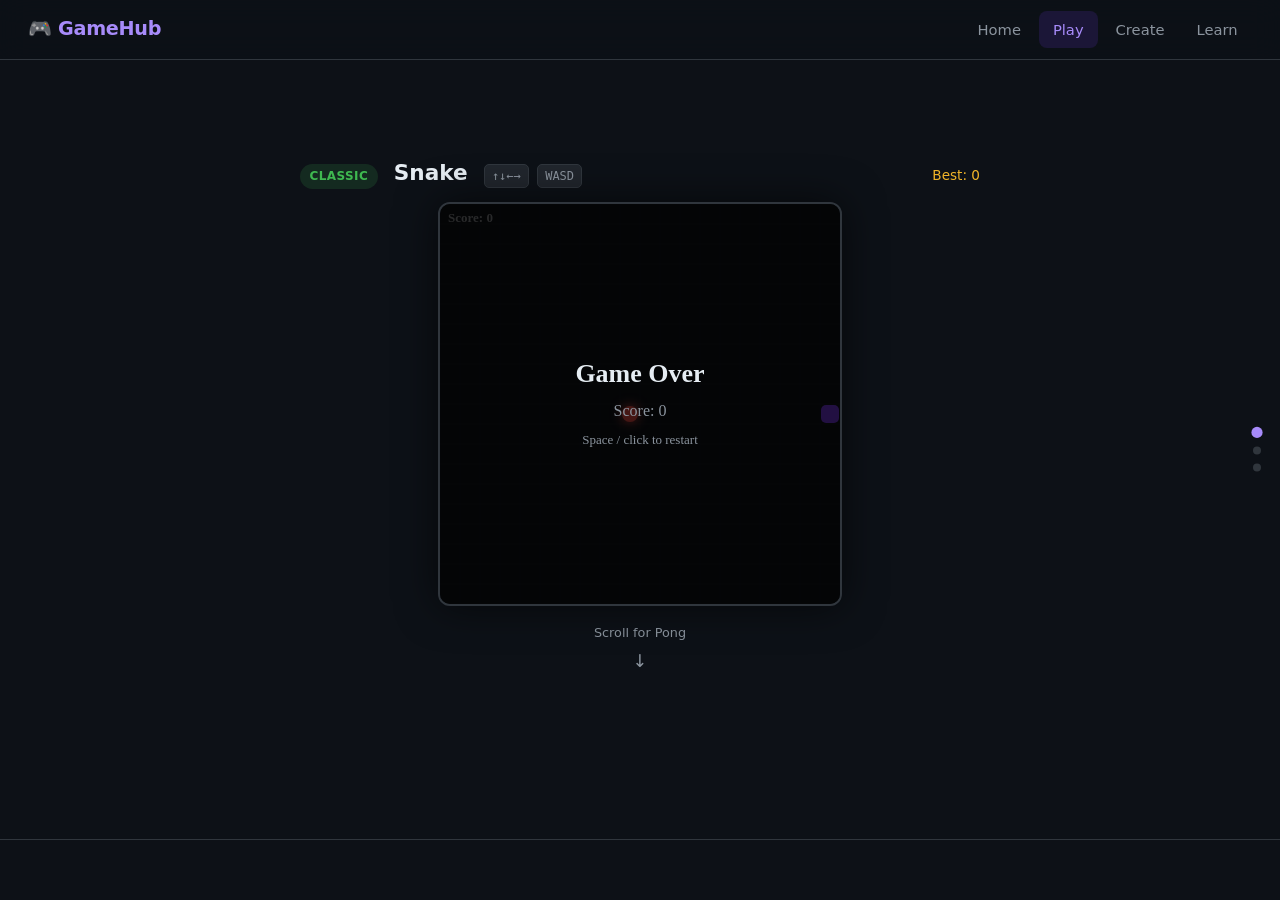
==== docs/games.html @ 1c7cee1e "Add GameHub web platform (Play, Create, Learn) + fix Minecraft blank screen" ====
<!DOCTYPE html>
<html lang="en">
<head>
<meta charset="UTF-8">
<meta name="viewport" content="width=device-width, initial-scale=1">
<title>Play Games · GameHub</title>
<link rel="stylesheet" href="style.css">
<style>
  .arcade-wrap {
    height: calc(100vh - var(--nav-h));
    overflow-y: scroll;
    scroll-snap-type: y mandatory;
    scroll-behavior: smooth;
  }

  .game-slide {
    height: calc(100vh - var(--nav-h));
    scroll-snap-align: start;
    display: flex;
    flex-direction: column;
    align-items: center;
    justify-content: center;
    gap: .75rem;
    padding: .75rem 1rem 1rem;
    position: relative;
  }

  .game-slide:not(:last-child)::after {
    content: '';
    position: absolute;
    bottom: 0; left: 0; right: 0;
    height: 1px;
    background: var(--border);
  }

  .game-meta {
    display: flex;
    align-items: baseline;
    gap: 1rem;
    width: 100%;
    max-width: 680px;
  }

  .game-meta h2 { font-size: 1.35rem; }

  .controls-row {
    display: flex;
    gap: .5rem;
    flex-wrap: wrap;
  }

  .key {
    background: var(--surface2);
    border: 1px solid var(--border);
    border-radius: 5px;
    padding: .1rem .45rem;
    font-size: .75rem;
    font-family: monospace;
    color: var(--text-dim);
  }

  .high-score { color: var(--yellow); font-size: .85rem; margin-left: auto; }

  .scroll-next {
    display: flex;
    flex-direction: column;
    align-items: center;
    gap: .25rem;
    color: var(--text-dim);
    font-size: .8rem;
    cursor: pointer;
    user-select: none;
    padding: .3rem .8rem;
    border-radius: 20px;
    transition: background .2s;
  }
  .scroll-next:hover { background: var(--surface2); }
  .scroll-next .arrow { font-size: 1.1rem; }

  .dot-nav {
    position: fixed;
    right: 1.2rem;
    top: 50%;
    transform: translateY(-50%);
    display: flex;
    flex-direction: column;
    gap: .6rem;
    z-index: 100;
  }
  .dot {
    width: 8px; height: 8px;
    border-radius: 50%;
    background: var(--border);
    cursor: pointer;
    transition: background .2s, transform .2s;
  }
  .dot.active { background: var(--purple-lg); transform: scale(1.4); }
</style>
</head>
<body>

<nav>
  <a class="nav-logo" href="index.html">🎮 GameHub</a>
  <div class="nav-links">
    <a href="index.html">Home</a>
    <a href="games.html" class="active">Play</a>
    <a href="maker.html">Create</a>
    <a href="learn.html">Learn</a>
  </div>
</nav>

<!-- Side dot navigation -->
<div class="dot-nav">
  <div class="dot active" data-idx="0" title="Snake"></div>
  <div class="dot"        data-idx="1" title="Pong"></div>
  <div class="dot"        data-idx="2" title="Breakout"></div>
</div>

<main>
  <div class="arcade-wrap" id="arcadeWrap">

    <!-- ── Snake ── -->
    <section class="game-slide" id="slide-0">
      <div class="game-meta">
        <span class="tag tag-green">Classic</span>
        <h2>Snake</h2>
        <div class="controls-row">
          <span class="key">↑↓←→</span>
          <span class="key">WASD</span>
        </div>
        <span class="high-score" id="hs-snake">Best: 0</span>
      </div>

      <div class="canvas-box">
        <canvas id="snakeCanvas" width="400" height="400"></canvas>
      </div>

      <div class="scroll-hint scroll-next" id="next0">
        <span>Scroll for Pong</span>
        <span class="arrow">↓</span>
      </div>
    </section>

    <!-- ── Pong ── -->
    <section class="game-slide" id="slide-1">
      <div class="game-meta">
        <span class="tag tag-purple">VS CPU</span>
        <h2>Pong</h2>
        <div class="controls-row">
          <span class="key">W / S</span>
          <span class="key">↑ / ↓</span>
          <span style="font-size:.8rem;color:var(--text-dim)">First to 5 wins</span>
        </div>
        <span class="high-score" id="hs-pong">Best: 0</span>
      </div>

      <div class="canvas-box">
        <canvas id="pongCanvas" width="620" height="380"></canvas>
      </div>

      <div class="scroll-hint scroll-next" id="next1">
        <span>Scroll for Breakout</span>
        <span class="arrow">↓</span>
      </div>
    </section>

    <!-- ── Breakout ── -->
    <section class="game-slide" id="slide-2">
      <div class="game-meta">
        <span class="tag tag-cyan">Mouse</span>
        <h2>Breakout</h2>
        <div class="controls-row">
          <span class="key">Mouse</span>
          <span class="key">Space</span>
          <span style="font-size:.8rem;color:var(--text-dim)">Clear all bricks!</span>
        </div>
        <span class="high-score" id="hs-break">Best: 0</span>
      </div>

      <div class="canvas-box">
        <canvas id="breakCanvas" width="560" height="420"></canvas>
      </div>

      <div class="scroll-hint scroll-next" id="next2">
        <span>Back to Snake</span>
        <span class="arrow">↑</span>
      </div>
    </section>

  </div>
</main>

<script type="module">
import { SnakeGame   } from './js/snake.js';
import { PongGame    } from './js/pong.js';
import { BreakoutGame} from './js/breakout.js';

// ── Instantiate games ────────────────────────────────────────────────────────
const snake    = new SnakeGame(document.getElementById('snakeCanvas'));
const pong     = new PongGame(document.getElementById('pongCanvas'));
const breakout = new BreakoutGame(document.getElementById('breakCanvas'));

// ── High scores ──────────────────────────────────────────────────────────────
const hs = { snake: +localStorage.getItem('hs_snake')||0,
             pong:  +localStorage.getItem('hs_pong') ||0,
             break: +localStorage.getItem('hs_break')||0 };

function updateHS(key, score, el) {
  if (score > hs[key]) {
    hs[key] = score;
    localStorage.setItem(`hs_${key}`, score);
  }
  document.getElementById(el).textContent = `Best: ${hs[key]}`;
}
updateHS('snake','','hs-snake');
updateHS('pong', '','hs-pong');
updateHS('break','','hs-break');

snake.onGameOver    = s => updateHS('snake', s, 'hs-snake');
pong.onGameOver     = s => updateHS('pong',  s, 'hs-pong');
breakout.onGameOver = s => updateHS('break', s, 'hs-break');

// ── Scroll snap / active dot tracking ───────────────────────────────────────
const wrap   = document.getElementById('arcadeWrap');
const slides = [...document.querySelectorAll('.game-slide')];
const dots   = [...document.querySelectorAll('.dot')];
let current  = 0;

function setSlide(idx) {
  current = Math.max(0, Math.min(slides.length - 1, idx));
  dots.forEach((d,i) => d.classList.toggle('active', i === current));
}

const io = new IntersectionObserver(entries => {
  entries.forEach(e => {
    if (e.isIntersecting) {
      const idx = slides.indexOf(e.target);
      if (idx !== -1) setSlide(idx);
    }
  });
}, { root: wrap, threshold: .6 });

slides.forEach(s => io.observe(s));

dots.forEach(d => d.addEventListener('click', () => {
  slides[+d.dataset.idx].scrollIntoView({ behavior: 'smooth', block: 'start' });
}));

// Scroll-next buttons
document.getElementById('next0').onclick = () => slides[1].scrollIntoView({ behavior:'smooth' });
document.getElementById('next1').onclick = () => slides[2].scrollIntoView({ behavior:'smooth' });
document.getElementById('next2').onclick = () => slides[0].scrollIntoView({ behavior:'smooth' });

// ── Keyboard routing ─────────────────────────────────────────────────────────
const games = [snake, pong, breakout];
window.addEventListener('keydown', e => {
  const g = games[current];
  if (g === pong) {
    pong.handleKey(e.key, true);
  } else {
    g.handleKey(e.key);
  }
  // Prevent page scroll on arrow/space
  if (['ArrowUp','ArrowDown','ArrowLeft','ArrowRight',' '].includes(e.key)) e.preventDefault();
});
window.addEventListener('keyup', e => {
  if (current === 1) pong.handleKey(e.key, false);
});

// ── Click to restart ─────────────────────────────────────────────────────────
document.getElementById('snakeCanvas').addEventListener('click',  () => snake.clickOrSpace());
document.getElementById('pongCanvas').addEventListener('click',   () => pong.clickOrSpace());
document.getElementById('breakCanvas').addEventListener('click',  () => breakout.clickOrSpace());

// ── Breakout mouse tracking ───────────────────────────────────────────────────
document.getElementById('breakCanvas').addEventListener('mousemove', e => breakout.handleMouse(e.clientX));
</script>
</body>
</html>
---- docs/style.css ----
:root {
  --bg:        #0d1117;
  --surface:   #161b22;
  --surface2:  #21262d;
  --border:    #30363d;
  --text:      #e6edf3;
  --text-dim:  #8b949e;
  --purple:    #7c3aed;
  --purple-lg: #a78bfa;
  --cyan:      #00d4ff;
  --green:     #3fb950;
  --yellow:    #f0b429;
  --red:       #f85149;
  --radius:    12px;
  --nav-h:     60px;
}

*, *::before, *::after { margin: 0; padding: 0; box-sizing: border-box; }

body {
  background: var(--bg);
  color: var(--text);
  font-family: 'Segoe UI', system-ui, -apple-system, sans-serif;
  line-height: 1.6;
  min-height: 100vh;
}

/* ── Nav ── */
nav {
  position: fixed;
  inset: 0 0 auto 0;
  height: var(--nav-h);
  background: rgba(13,17,23,.92);
  backdrop-filter: blur(14px);
  border-bottom: 1px solid var(--border);
  display: flex;
  align-items: center;
  padding: 0 1.75rem;
  gap: 1.5rem;
  z-index: 200;
}

.nav-logo {
  font-size: 1.2rem;
  font-weight: 700;
  color: var(--purple-lg);
  text-decoration: none;
  letter-spacing: -.3px;
  white-space: nowrap;
}

.nav-links {
  display: flex;
  gap: .2rem;
  margin-left: auto;
}

.nav-links a {
  color: var(--text-dim);
  text-decoration: none;
  padding: .45rem .9rem;
  border-radius: 8px;
  font-size: .92rem;
  transition: background .15s, color .15s;
}
.nav-links a:hover { background: var(--surface2); color: var(--text); }
.nav-links a.active { color: var(--purple-lg); background: rgba(124,58,237,.15); }

/* ── Buttons ── */
.btn {
  display: inline-flex;
  align-items: center;
  gap: .45rem;
  padding: .58rem 1.3rem;
  border-radius: 8px;
  font-size: .92rem;
  font-weight: 600;
  cursor: pointer;
  border: none;
  text-decoration: none;
  transition: transform .15s, filter .15s, background .15s;
  white-space: nowrap;
}
.btn:hover { transform: translateY(-1px); }
.btn-primary { background: var(--purple); color: #fff; }
.btn-primary:hover { background: #6d28d9; }
.btn-ghost { background: transparent; color: var(--text); border: 1px solid var(--border); }
.btn-ghost:hover { background: var(--surface2); border-color: var(--purple-lg); }
.btn-cyan { background: var(--cyan); color: #000; font-weight: 700; }
.btn-cyan:hover { filter: brightness(1.12); }
.btn-green { background: var(--green); color: #fff; }
.btn-green:hover { filter: brightness(1.1); }
.btn-sm { padding: .36rem .9rem; font-size: .83rem; }

/* ── Cards ── */
.card {
  background: var(--surface);
  border: 1px solid var(--border);
  border-radius: var(--radius);
  padding: 1.5rem;
  transition: border-color .2s, transform .2s;
}
.card:hover { border-color: var(--purple); transform: translateY(-2px); }

/* ── Layout helpers ── */
.container { max-width: 1080px; margin: 0 auto; padding: 0 1.5rem; }
.grid-3 { display: grid; grid-template-columns: repeat(3, 1fr); gap: 1.25rem; }
.grid-2 { display: grid; grid-template-columns: repeat(2, 1fr); gap: 1.25rem; }

@media (max-width: 720px) {
  .grid-3, .grid-2 { grid-template-columns: 1fr; }
  .nav-links a { padding: .4rem .6rem; font-size: .82rem; }
}

/* ── Typography ── */
h1 { font-size: clamp(2rem, 5vw, 3.2rem); font-weight: 800; line-height: 1.15; }
h2 { font-size: 1.6rem; font-weight: 700; }
h3 { font-size: 1.15rem; font-weight: 600; }
p  { color: var(--text-dim); }

.tag {
  display: inline-block;
  font-size: .75rem;
  font-weight: 600;
  padding: .18rem .6rem;
  border-radius: 20px;
  letter-spacing: .4px;
  text-transform: uppercase;
}
.tag-purple { background: rgba(124,58,237,.2); color: var(--purple-lg); }
.tag-cyan   { background: rgba(0,212,255,.15); color: var(--cyan); }
.tag-green  { background: rgba(63,185,80,.15); color: var(--green); }

/* ── Glow text ── */
.glow { text-shadow: 0 0 40px rgba(124,58,237,.5); }

/* ── Code block ── */
pre {
  background: #010409;
  border: 1px solid var(--border);
  border-radius: 8px;
  padding: 1.1rem 1.25rem;
  overflow-x: auto;
  font-size: .85rem;
  line-height: 1.7;
}
code { font-family: 'Cascadia Code', 'Fira Code', 'Consolas', monospace; }
pre code { color: #c9d1d9; }
.kw  { color: #ff7b72; }
.fn  { color: #d2a8ff; }
.str { color: #a5d6ff; }
.cm  { color: #6e7681; font-style: italic; }
.num { color: #79c0ff; }

/* ── Canvas container ── */
.canvas-box {
  position: relative;
  display: inline-block;
  border-radius: var(--radius);
  overflow: hidden;
  border: 2px solid var(--border);
  box-shadow: 0 0 40px rgba(0,0,0,.6);
}
canvas { display: block; }

/* ── Scroll hint animation ── */
@keyframes bounce {
  0%, 100% { transform: translateY(0); }
  50%       { transform: translateY(6px); }
}
.scroll-hint { animation: bounce 1.6s ease-in-out infinite; }

/* ── Progress bar ── */
.progress-bar {
  height: 4px;
  background: var(--surface2);
  border-radius: 2px;
  overflow: hidden;
}
.progress-fill {
  height: 100%;
  background: linear-gradient(90deg, var(--purple), var(--cyan));
  border-radius: 2px;
  transition: width .3s;
}

/* ── Range / select inputs ── */
input[type=range] {
  -webkit-appearance: none;
  width: 100%;
  height: 6px;
  border-radius: 3px;
  background: var(--surface2);
  outline: none;
  cursor: pointer;
}
input[type=range]::-webkit-slider-thumb {
  -webkit-appearance: none;
  width: 16px;
  height: 16px;
  border-radius: 50%;
  background: var(--purple);
  cursor: pointer;
}
input[type=color] {
  -webkit-appearance: none;
  border: none;
  width: 36px;
  height: 36px;
  border-radius: 6px;
  cursor: pointer;
  background: none;
  padding: 0;
}
select {
  background: var(--surface2);
  color: var(--text);
  border: 1px solid var(--border);
  border-radius: 6px;
  padding: .4rem .7rem;
  font-size: .9rem;
  cursor: pointer;
  outline: none;
}
select:focus { border-color: var(--purple); }

label { font-size: .88rem; color: var(--text-dim); display: block; margin-bottom: .3rem; }

.field { margin-bottom: 1rem; }
.field-row { display: flex; align-items: center; gap: .75rem; }
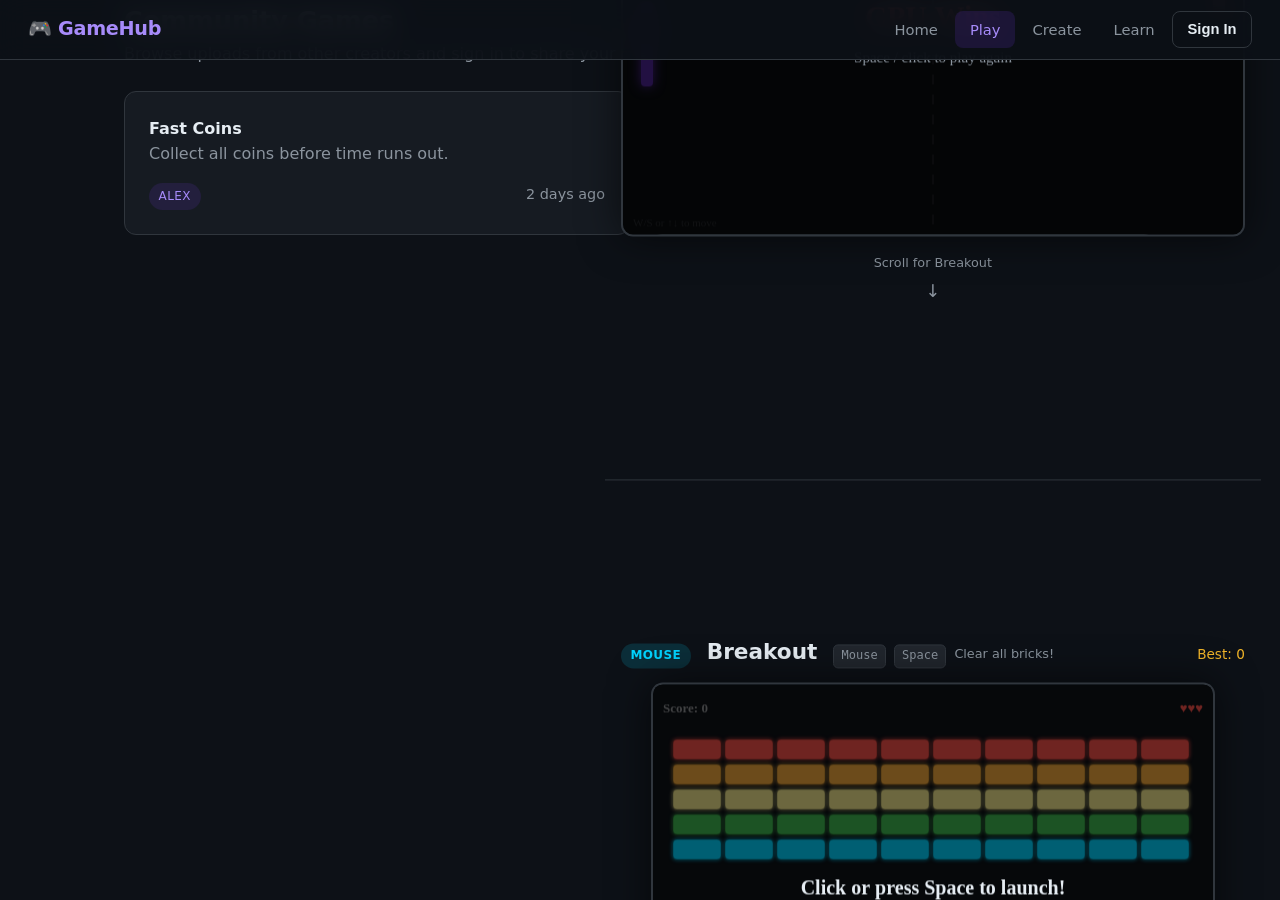
==== commit 53ca6256: "change" ====
--- a/docs/games.html
+++ b/docs/games.html
@@ -106,6 +106,8 @@
     <a href="games.html" class="active">Play</a>
     <a href="maker.html">Create</a>
     <a href="learn.html">Learn</a>
+    <button id="signInBtn" class="btn btn-ghost nav-btn">Sign In</button>
+    <button id="signOutBtn" class="btn btn-ghost nav-btn hidden">Sign Out</button>
   </div>
 </nav>
 
@@ -114,10 +116,7 @@
   <div class="dot active" data-idx="0" title="Snake"></div>
   <div class="dot"        data-idx="1" title="Pong"></div>
   <div class="dot"        data-idx="2" title="Breakout"></div>
-</div>
-
-<main>
-  <div class="arcade-wrap" id="arcadeWrap">
+    <div class="dot"        data-idx="3" title="Dodge"></div>
 
     <!-- ── Snake ── -->
     <section class="game-slide" id="slide-0">
@@ -182,6 +181,29 @@
       </div>
 
       <div class="scroll-hint scroll-next" id="next2">
+        <span>Try Dodge next</span>
+        <span class="arrow">↓</span>
+      </div>
+    </section>
+
+    <!-- ── Dodge ── -->
+    <section class="game-slide" id="slide-3">
+      <div class="game-meta">
+        <span class="tag tag-purple">Avoid</span>
+        <h2>Dodge</h2>
+        <div class="controls-row">
+          <span class="key">← →</span>
+          <span class="key">A / D</span>
+          <span style="font-size:.8rem;color:var(--text-dim)">Dodge obstacles for as long as possible.</span>
+        </div>
+        <span class="high-score" id="hs-dodge">Best: 0</span>
+      </div>
+
+      <div class="canvas-box">
+        <canvas id="dodgeCanvas" width="560" height="420"></canvas>
+      </div>
+
+      <div class="scroll-hint scroll-next" id="next3">
         <span>Back to Snake</span>
         <span class="arrow">↑</span>
       </div>
@@ -190,20 +212,65 @@
   </div>
 </main>
 
-<script type="module">
+<section class="section">
+  <div class="container">
+    <div class="section-head">
+      <h2>Community Games</h2>
+      <p>Browse uploads from other creators and sign in to share your own mini games.</p>
+    </div>
+    <div class="community-grid" id="communityGameList"></div>
+  </div>
+</section>
+
+<div id="signInModal" class="modal hidden">
+  <div class="modal-backdrop"></div>
+  <div class="modal-content">
+    <div class="modal-header">
+      <h3>Sign in to GameHub</h3>
+      <button id="closeSignInModal" class="modal-close">×</button>
+    </div>
+    <form id="signInForm">
+      <div class="form-group">
+        <label for="signInName">Your name</label>
+        <input id="signInName" class="input" type="text" placeholder="Enter your player name" required>
+      </div>
+      <button type="submit" class="btn btn-primary">Join the app</button>
+    </form>
+  </div>
+</div>
+
+  <!-- ── Mobile touch controls overlay (appears on small screens) -->
+  <div class="touch-controls" id="touchControls">
+    <button id="tc-left" class="tc-btn" aria-label="left">◀</button>
+    <button id="tc-up" class="tc-btn" aria-label="up">▲</button>
+    <button id="tc-right" class="tc-btn" aria-label="right">▶</button>
+    <button id="tc-action" class="tc-btn action" aria-label="action">●</button>
+  </div>
+
+  <!-- ── Joystick (left bottom) -->
+  <div class="joystick" id="joystick">
+    <div class="base">
+      <div class="stick" id="joyStick"></div>
+    </div>
+  </div>
+
+  <script type="module">
 import { SnakeGame   } from './js/snake.js';
 import { PongGame    } from './js/pong.js';
 import { BreakoutGame} from './js/breakout.js';
+import { DodgeGame   } from './js/dodge.js';
 
 // ── Instantiate games ────────────────────────────────────────────────────────
 const snake    = new SnakeGame(document.getElementById('snakeCanvas'));
 const pong     = new PongGame(document.getElementById('pongCanvas'));
 const breakout = new BreakoutGame(document.getElementById('breakCanvas'));
+const dodge    = new DodgeGame(document.getElementById('dodgeCanvas'));
 
 // ── High scores ──────────────────────────────────────────────────────────────
 const hs = { snake: +localStorage.getItem('hs_snake')||0,
              pong:  +localStorage.getItem('hs_pong') ||0,
-             break: +localStorage.getItem('hs_break')||0 };
+             break: +localStorage.getItem('hs_break')||0,
+             dodge: +localStorage.getItem('hs_dodge')||0 };
 
 function updateHS(key, score, el) {
   if (score > hs[key]) {
@@ -215,10 +282,12 @@
 updateHS('snake','','hs-snake');
 updateHS('pong', '','hs-pong');
 updateHS('break','','hs-break');
+updateHS('dodge','','hs-dodge');
 
 snake.onGameOver    = s => updateHS('snake', s, 'hs-snake');
 pong.onGameOver     = s => updateHS('pong',  s, 'hs-pong');
 breakout.onGameOver = s => updateHS('break', s, 'hs-break');
+dodge.onGameOver    = s => updateHS('dodge', s, 'hs-dodge');
 
 // ── Scroll snap / active dot tracking ───────────────────────────────────────
 const wrap   = document.getElementById('arcadeWrap');
@@ -249,23 +318,143 @@
 // Scroll-next buttons
 document.getElementById('next0').onclick = () => slides[1].scrollIntoView({ behavior:'smooth' });
 document.getElementById('next1').onclick = () => slides[2].scrollIntoView({ behavior:'smooth' });
-document.getElementById('next2').onclick = () => slides[0].scrollIntoView({ behavior:'smooth' });
+document.getElementById('next2').onclick = () => slides[3].scrollIntoView({ behavior:'smooth' });
+document.getElementById('next3').onclick = () => slides[0].scrollIntoView({ behavior:'smooth' });
 
 // ── Keyboard routing ─────────────────────────────────────────────────────────
-const games = [snake, pong, breakout];
+const games = [snake, pong, breakout, dodge];
 window.addEventListener('keydown', e => {
   const g = games[current];
   if (g === pong) {
     pong.handleKey(e.key, true);
   } else {
-    g.handleKey(e.key);
+    g.handleKey(e.key, true);
   }
   // Prevent page scroll on arrow/space
   if (['ArrowUp','ArrowDown','ArrowLeft','ArrowRight',' '].includes(e.key)) e.preventDefault();
 });
 window.addEventListener('keyup', e => {
   if (current === 1) pong.handleKey(e.key, false);
+  if (current === 3) dodge.handleKey(e.key, false);
 });
+
+// ── Touch / on-screen controls (mobile) ───────────────────────────────────
+function _touchSendDown(key) {
+  const g = games[current];
+  if (!g) return;
+  console.debug('touch-down', key, 'activeSlide', current);
+  if (g === pong) pong.handleKey(key, true);
+  else if (typeof g.handleKey === 'function') g.handleKey(key, true);
+}
+function _touchSendUp(key) {
+  const g = games[current];
+  if (!g) return;
+  console.debug('touch-up', key, 'activeSlide', current);
+  if (g === pong) pong.handleKey(key, false);
+  else if (typeof g.handleKey === 'function') g.handleKey(key, false);
+}
+
+[['tc-left','ArrowLeft'],['tc-right','ArrowRight'],['tc-up','ArrowUp'],['tc-action',' ']].forEach(([id,key]) => {
+  const el = document.getElementById(id);
+  if (!el) return;
+  el.addEventListener('touchstart', e => { e.preventDefault(); _touchSendDown(key); });
+  el.addEventListener('touchend',   e => { e.preventDefault(); _touchSendUp(key); });
+  el.addEventListener('touchcancel',e => { e.preventDefault(); _touchSendUp(key); });
+  el.addEventListener('mousedown',  e => { e.preventDefault(); _touchSendDown(key); });
+  el.addEventListener('mouseup',    e => { e.preventDefault(); _touchSendUp(key); });
+  el.addEventListener('mouseleave', e => { e.preventDefault(); _touchSendUp(key); });
+});
+
+// add lightweight debug logs for on-screen buttons
+['tc-left','tc-up','tc-right','tc-action'].forEach(id => {
+  const e = document.getElementById(id);
+  if (!e) return;
+  e.addEventListener('touchstart', () => console.debug('btn-touchstart', id, 'slide', current));
+  e.addEventListener('touchend',   () => console.debug('btn-touchend', id, 'slide', current));
+});
+
+// ── Joystick handling (analog left/right) ─────────────────────────────────
+const joy = document.getElementById('joyStick');
+const joyWrap = document.getElementById('joystick');
+let joyActive = false;
+let lastDir = 0; // -1 left, 0 none, 1 right
+
+function setStickPosition(x, y) {
+  joy.style.transform = `translate(${x}px, ${y}px)`;
+}
+
+function resetStick() {
+  setStickPosition(0,0);
+  if (lastDir !== 0) {
+    if (lastDir === -1) _touchSendUp('ArrowLeft');
+    if (lastDir === 1)  _touchSendUp('ArrowRight');
+    lastDir = 0;
+  }
+}
+
+function joyProcess(dx, dy, max) {
+  const nx = Math.max(-1, Math.min(1, dx / max));
+  // threshold to avoid tiny jitter
+  if (nx < -0.35) {
+    if (lastDir !== -1) {
+      if (lastDir === 1) _touchSendUp('ArrowRight');
+      _touchSendDown('ArrowLeft');
+      lastDir = -1;
+    }
+  } else if (nx > 0.35) {
+    if (lastDir !== 1) {
+      if (lastDir === -1) _touchSendUp('ArrowLeft');
+      _touchSendDown('ArrowRight');
+      lastDir = 1;
+    }
+  } else {
+    if (lastDir !== 0) {
+      if (lastDir === -1) _touchSendUp('ArrowLeft');
+      if (lastDir === 1)  _touchSendUp('ArrowRight');
+      lastDir = 0;
+    }
+  }
+}
+
+if (joy) {
+  const base = joy.parentElement; // .base
+  const rect = () => base.getBoundingClientRect();
+  const max = 32; // px stick radius for full deflection
+
+  function start(e) {
+    joyActive = true;
+    console.debug('joy-start');
+    e.preventDefault();
+  }
+  function move(e) {
+    if (!joyActive) return;
+    const touch = e.touches ? e.touches[0] : e;
+    const r = rect();
+    const cx = r.left + r.width/2;
+    const cy = r.top + r.height/2;
+    const dx = touch.clientX - cx;
+    const dy = touch.clientY - cy;
+    const clampedX = Math.max(-max, Math.min(max, dx));
+    const clampedY = Math.max(-max, Math.min(max, dy));
+    setStickPosition(clampedX, clampedY);
+    joyProcess(clampedX, clampedY, max);
+    console.debug('joy-move', Math.round(clampedX), Math.round(clampedY));
+    e.preventDefault();
+  }
+  function end(e) {
+    joyActive = false;
+    console.debug('joy-end');
+    resetStick();
+    e && e.preventDefault();
+  }
+
+  joy.addEventListener('touchstart', start);
+  joy.addEventListener('touchmove', move);
+  joy.addEventListener('touchend', end);
+  joy.addEventListener('touchcancel', end);
+  joy.addEventListener('mousedown', e => { start(e); window.addEventListener('mousemove', move); });
+  window.addEventListener('mouseup', e => { window.removeEventListener('mousemove', move); end(e); });
+}
 
 // ── Click to restart ─────────────────────────────────────────────────────────
 document.getElementById('snakeCanvas').addEventListener('click',  () => snake.clickOrSpace());
@@ -274,6 +463,8 @@
 
 // ── Breakout mouse tracking ───────────────────────────────────────────────────
 document.getElementById('breakCanvas').addEventListener('mousemove', e => breakout.handleMouse(e.clientX));
+document.getElementById('dodgeCanvas').addEventListener('click', () => dodge.clickOrSpace());
 </script>
+<script src="./js/community.js"></script>
 </body>
 </html>
--- a/docs/style.css
+++ b/docs/style.css
@@ -228,3 +228,197 @@
 
 .field { margin-bottom: 1rem; }
 .field-row { display: flex; align-items: center; gap: .75rem; }
+
+/* ── Community / Social ── */
+.community-grid {
+  display: grid;
+  grid-template-columns: repeat(2, minmax(0, 1fr));
+  gap: 1.25rem;
+  margin-top: 1.5rem;
+}
+@media(max-width:900px) { .community-grid { grid-template-columns: 1fr; } }
+
+.community-card {
+  background: var(--surface);
+  border: 1px solid var(--border);
+  border-radius: var(--radius);
+  padding: 1.5rem;
+}
+
+.list-grid {
+  display: grid;
+  gap: .75rem;
+  margin-top: 1rem;
+}
+
+.list-row {
+  display: flex;
+  justify-content: space-between;
+  gap: .75rem;
+  margin-top: 1rem;
+  color: var(--text-dim);
+  font-size: .9rem;
+}
+
+.small-chip {
+  display: inline-flex;
+  align-items: center;
+  justify-content: center;
+  padding: .25rem .6rem;
+  border-radius: 999px;
+  background: rgba(124,58,237,.13);
+  color: var(--purple-lg);
+  font-size: .75rem;
+  text-transform: uppercase;
+  letter-spacing: .4px;
+}
+
+.modal {
+  position: fixed;
+  inset: 0;
+  display: grid;
+  place-items: center;
+  z-index: 300;
+}
+
+.modal.hidden { display: none; }
+.modal-backdrop {
+  position: absolute;
+  inset: 0;
+  background: rgba(0,0,0,.6);
+  backdrop-filter: blur(5px);
+}
+.modal-content {
+  position: relative;
+  width: min(420px, calc(100vw - 2rem));
+  background: var(--surface);
+  border: 1px solid var(--border);
+  border-radius: 18px;
+  padding: 1.5rem;
+  z-index: 1;
+}
+.modal-header {
+  display: flex;
+  align-items: center;
+  justify-content: space-between;
+  gap: .75rem;
+  margin-bottom: 1rem;
+}
+.modal-header h3 { margin: 0; font-size: 1.1rem; }
+.modal-close {
+  border: none;
+  background: transparent;
+  color: var(--text);
+  font-size: 1.2rem;
+  cursor: pointer;
+}
+.form-group { margin-bottom: 1rem; }
+.input, .textarea, select {
+  width: 100%;
+  border: 1px solid var(--border);
+  border-radius: 10px;
+  background: var(--surface2);
+  color: var(--text);
+  padding: .75rem 1rem;
+}
+.textarea { min-height: 100px; resize: vertical; }
+.upload-status { margin-top: .85rem; color: var(--green); font-size: .9rem; }
+
+.nav-links .nav-btn {
+  padding: .45rem .9rem;
+}
+
+  .hidden { display: none !important; }
+
+
+
+/* ── Mobile touch controls ── */
+.touch-controls {
+  position: fixed;
+  left: 50%;
+  transform: translateX(-50%);
+  bottom: 1.25rem;
+  display: none;
+  gap: .5rem;
+  align-items: center;
+  justify-content: center;
+  z-index: 400;
+}
+.touch-controls .tc-btn {
+  width: 56px;
+  height: 56px;
+  border-radius: 12px;
+  border: 1px solid var(--border);
+  background: rgba(255,255,255,0.04);
+  color: var(--text);
+  font-size: 1.25rem;
+  display: inline-flex;
+  align-items: center;
+  justify-content: center;
+  touch-action: none;
+  -webkit-user-select: none;
+  user-select: none;
+}
+.touch-controls .tc-btn.action {
+  width: 68px;
+  height: 68px;
+  background: linear-gradient(135deg,var(--purple-lg),#00d4ff);
+  color: #fff;
+  box-shadow: 0 6px 18px rgba(0,0,0,.35);
+}
+
+@media (max-width: 900px) {
+  .touch-controls { display: flex; }
+  .dot-nav { display: none; }
+  .nav-links .nav-btn { padding: .35rem .6rem; }
+}
+
+/* Joystick */
+.joystick {
+  position: fixed;
+  left: 1rem;
+  bottom: 1.25rem;
+  width: 96px;
+  height: 96px;
+  border-radius: 999px;
+  display: none;
+  align-items: center;
+  justify-content: center;
+  z-index: 410;
+}
+.joystick .base {
+  width: 96px;
+  height: 96px;
+  border-radius: 999px;
+  background: rgba(255,255,255,0.03);
+  border: 1px solid var(--border);
+  display: flex;
+  align-items: center;
+  justify-content: center;
+}
+.joystick .stick {
+  width: 48px;
+  height: 48px;
+  border-radius: 999px;
+  background: rgba(255,255,255,0.06);
+  box-shadow: 0 6px 14px rgba(0,0,0,0.35);
+  transform: translate(0,0);
+  transition: transform 0.01s linear;
+  touch-action: none;
+}
+
+@media (max-width: 900px) {
+  .joystick { display: flex; }
+  .touch-controls { bottom: 5.75rem; }
+}
+
+/* Narrow phones tweaks */
+@media (max-width: 420px) {
+  .joystick { left: .6rem; bottom: 1rem; width: 76px; height: 76px; }
+  .joystick .base { width: 76px; height: 76px; }
+  .joystick .stick { width: 40px; height: 40px; }
+  .touch-controls { bottom: 5rem; gap: .4rem; }
+  .touch-controls .tc-btn { width: 48px; height: 48px; font-size: 1.05rem; }
+  .touch-controls .tc-btn.action { width: 56px; height: 56px; }
+}
+
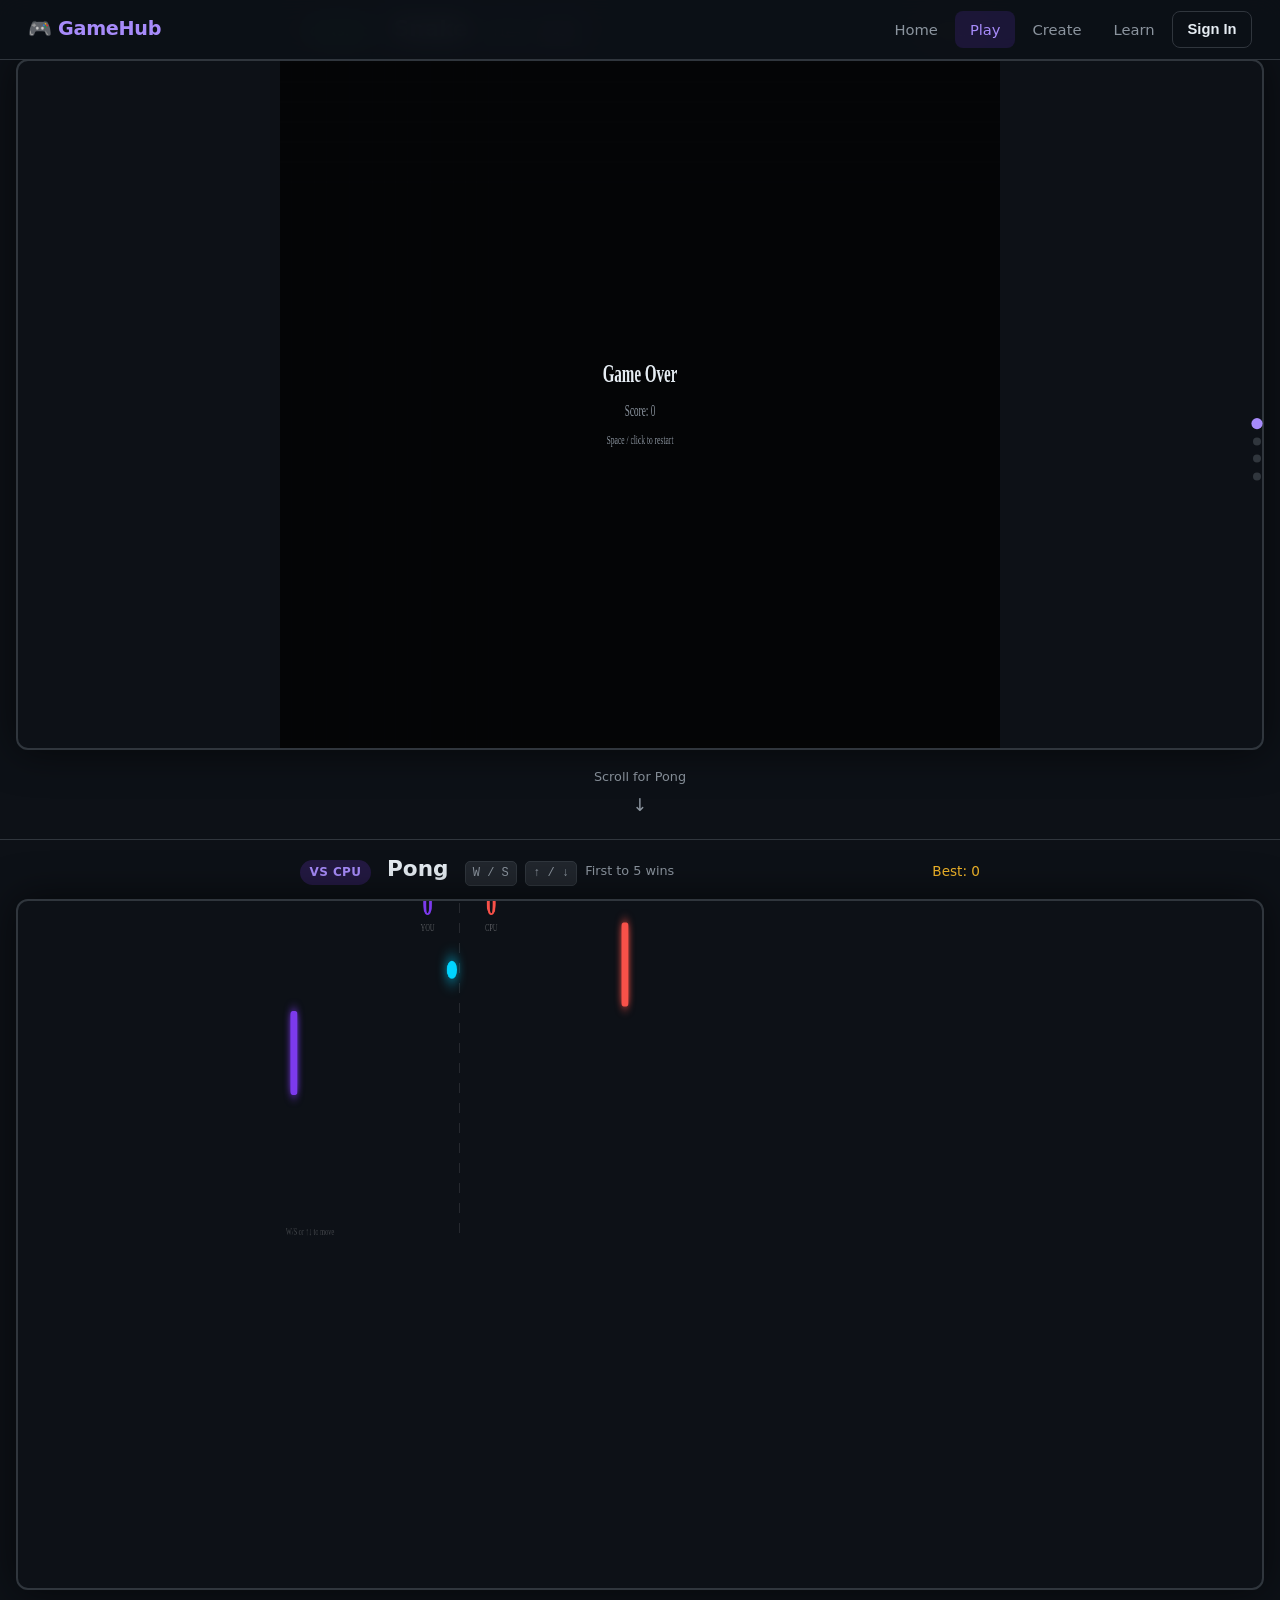
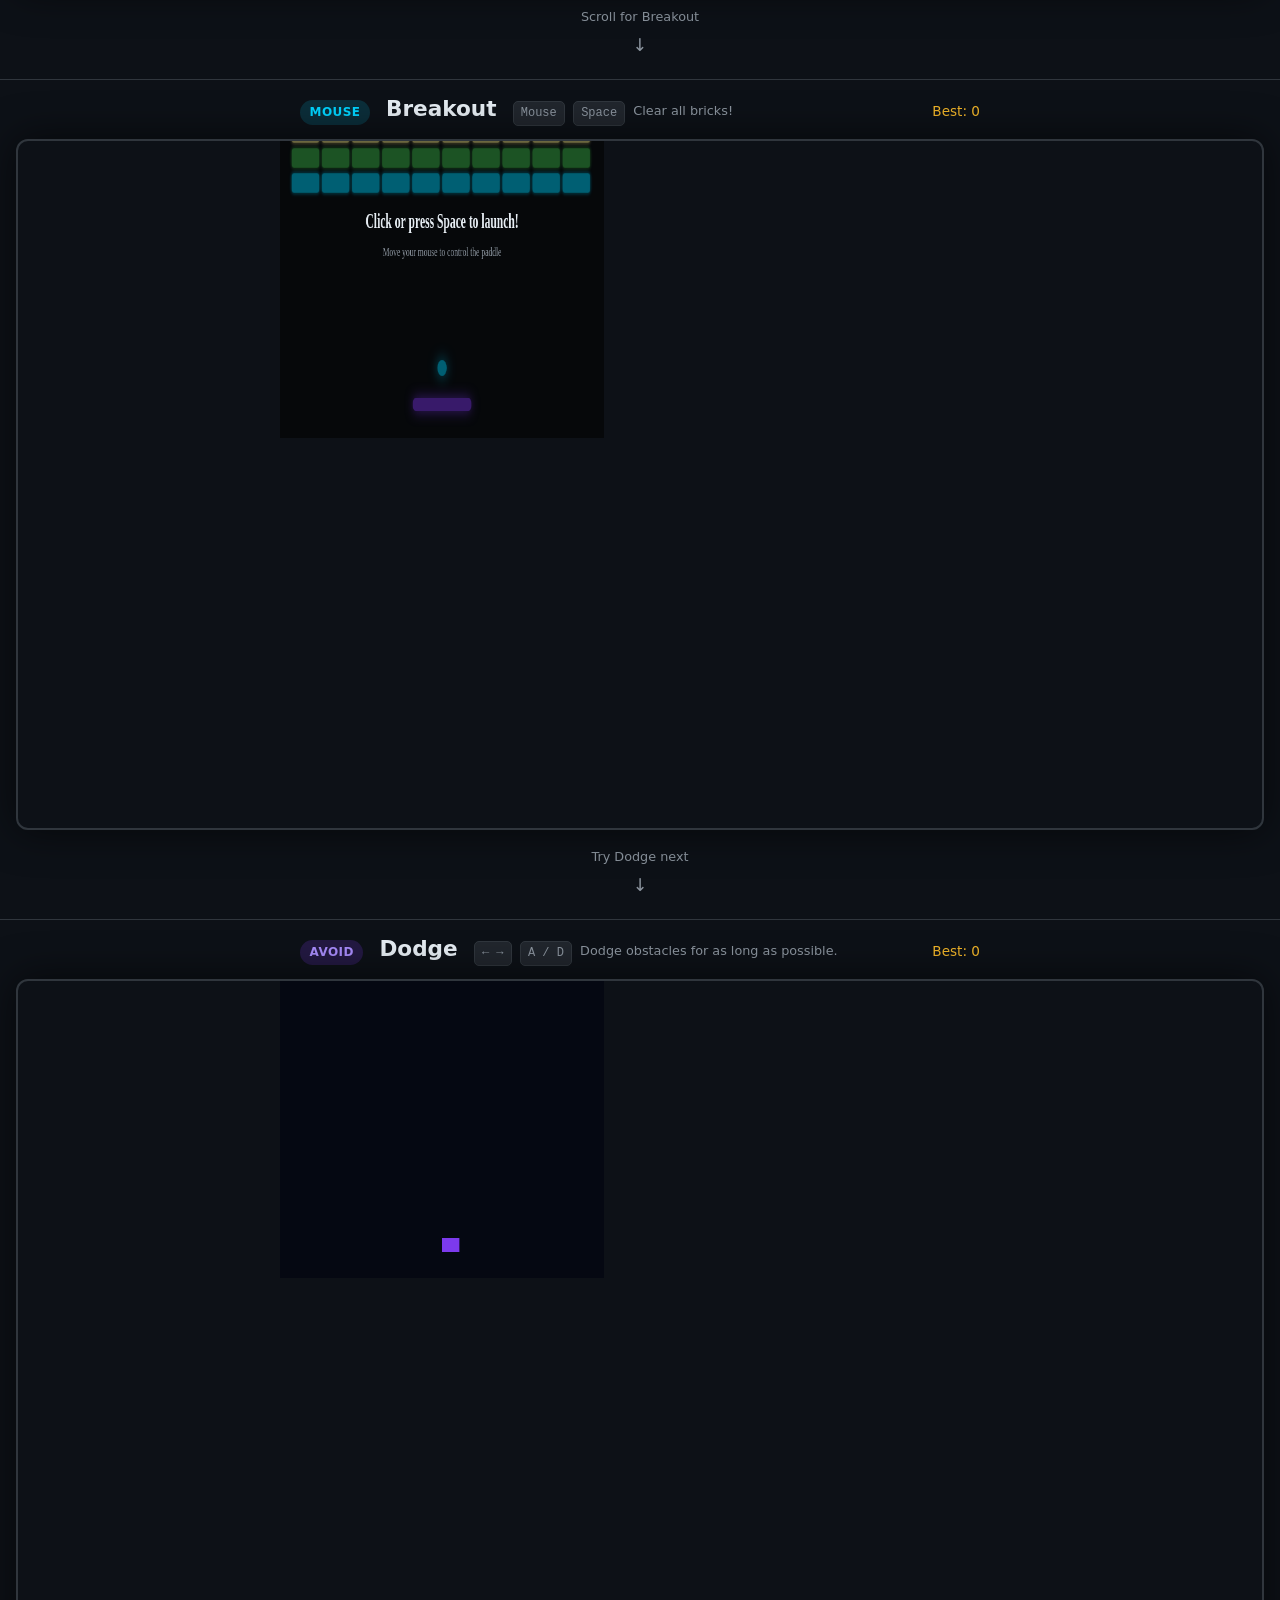
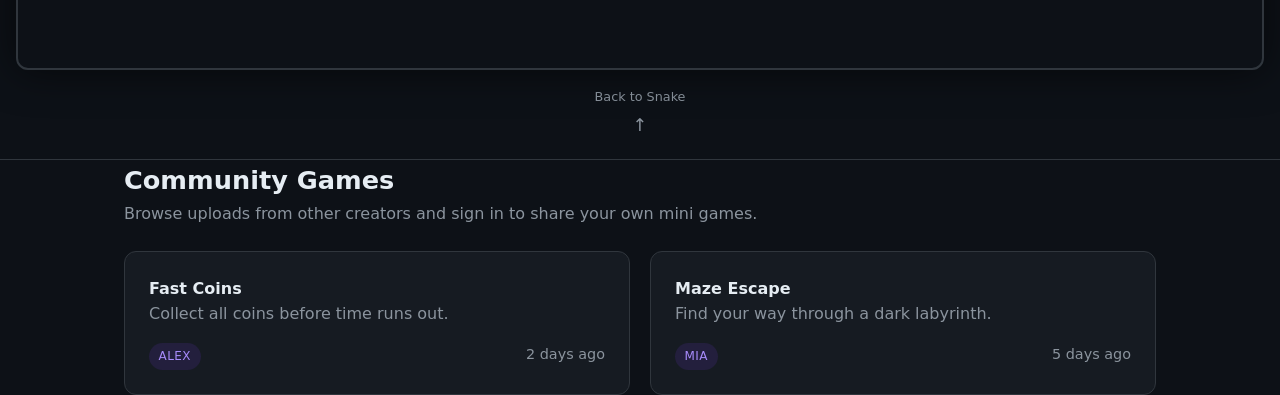
==== commit 53e45bd3: "change" ====
--- a/docs/games.html
+++ b/docs/games.html
@@ -116,8 +116,7 @@
   <div class="dot active" data-idx="0" title="Snake"></div>
   <div class="dot"        data-idx="1" title="Pong"></div>
   <div class="dot"        data-idx="2" title="Breakout"></div>
-    <div class="dot"        data-idx="3" title="Dodge"></div>
-
+    <div class="dot"        data-idx="3" title="Dodge"></div>  </div>
     <!-- ── Snake ── -->
     <section class="game-slide" id="slide-0">
       <div class="game-meta">
@@ -289,6 +288,54 @@
 breakout.onGameOver = s => updateHS('break', s, 'hs-break');
 dodge.onGameOver    = s => updateHS('dodge', s, 'hs-dodge');
 
+// ── Responsive canvas helper (scale canvases for device width & DPR) ───────
+function makeResponsive(canvas, game) {
+  const baseW = canvas.getAttribute('width') || canvas.width;
+  const baseH = canvas.getAttribute('height') || canvas.height;
+  function apply() {
+    const container = canvas.parentElement || document.body;
+    const maxDisplayW = Math.min(baseW, Math.max(200, Math.floor(container.clientWidth)));
+    const displayW = Math.max( Math.min(maxDisplayW, baseW), Math.floor(container.clientWidth));
+    const ratio = window.devicePixelRatio || 1;
+    const displayH = Math.round(displayW * (baseH / baseW));
+    canvas.style.width = displayW + 'px';
+    canvas.style.height = displayH + 'px';
+    canvas.width = Math.round(displayW * ratio);
+    canvas.height = Math.round(displayH * ratio);
+    if (game && typeof game.resize === 'function') {
+      try { game.resize(canvas.width, canvas.height); } catch(e) { console.warn('resize failed', e); }
+    }
+  }
+  apply();
+  return apply;
+}
+
+const responsiveFns = [];
+[['snakeCanvas', snake], ['pongCanvas', pong], ['breakCanvas', breakout], ['dodgeCanvas', dodge]].forEach(([id, g]) => {
+  const c = document.getElementById(id);
+  if (!c) return;
+  responsiveFns.push(makeResponsive(c, g));
+  c.style.touchAction = 'none';
+});
+
+let _rTO = null;
+function onResize() {
+  responsiveFns.forEach(fn => fn());
+}
+window.addEventListener('resize', () => { clearTimeout(_rTO); _rTO = setTimeout(onResize, 120); });
+
+// ── Show controls only on touch-capable devices ─────────────────────────────
+const hasTouch = ('ontouchstart' in window) || (navigator.maxTouchPoints && navigator.maxTouchPoints > 0);
+const tc = document.getElementById('touchControls');
+const jx = document.getElementById('joystick');
+if (!hasTouch) {
+  if (tc) tc.classList.add('hidden');
+  if (jx) jx.classList.add('hidden');
+} else {
+  if (tc) tc.classList.remove('hidden');
+  if (jx) jx.classList.remove('hidden');
+}
+
 // ── Scroll snap / active dot tracking ───────────────────────────────────────
 const wrap   = document.getElementById('arcadeWrap');
 const slides = [...document.querySelectorAll('.game-slide')];
@@ -342,14 +389,12 @@
 function _touchSendDown(key) {
   const g = games[current];
   if (!g) return;
-  console.debug('touch-down', key, 'activeSlide', current);
   if (g === pong) pong.handleKey(key, true);
   else if (typeof g.handleKey === 'function') g.handleKey(key, true);
 }
 function _touchSendUp(key) {
   const g = games[current];
   if (!g) return;
-  console.debug('touch-up', key, 'activeSlide', current);
   if (g === pong) pong.handleKey(key, false);
   else if (typeof g.handleKey === 'function') g.handleKey(key, false);
 }
@@ -363,14 +408,6 @@
   el.addEventListener('mousedown',  e => { e.preventDefault(); _touchSendDown(key); });
   el.addEventListener('mouseup',    e => { e.preventDefault(); _touchSendUp(key); });
   el.addEventListener('mouseleave', e => { e.preventDefault(); _touchSendUp(key); });
-});
-
-// add lightweight debug logs for on-screen buttons
-['tc-left','tc-up','tc-right','tc-action'].forEach(id => {
-  const e = document.getElementById(id);
-  if (!e) return;
-  e.addEventListener('touchstart', () => console.debug('btn-touchstart', id, 'slide', current));
-  e.addEventListener('touchend',   () => console.debug('btn-touchend', id, 'slide', current));
 });
 
 // ── Joystick handling (analog left/right) ─────────────────────────────────
@@ -423,7 +460,6 @@
 
   function start(e) {
     joyActive = true;
-    console.debug('joy-start');
     e.preventDefault();
   }
   function move(e) {
@@ -438,12 +474,10 @@
     const clampedY = Math.max(-max, Math.min(max, dy));
     setStickPosition(clampedX, clampedY);
     joyProcess(clampedX, clampedY, max);
-    console.debug('joy-move', Math.round(clampedX), Math.round(clampedY));
     e.preventDefault();
   }
   function end(e) {
     joyActive = false;
-    console.debug('joy-end');
     resetStick();
     e && e.preventDefault();
   }
--- a/docs/style.css
+++ b/docs/style.css
@@ -89,8 +89,54 @@
 .btn-cyan { background: var(--cyan); color: #000; font-weight: 700; }
 .btn-cyan:hover { filter: brightness(1.12); }
 .btn-green { background: var(--green); color: #fff; }
-.btn-green:hover { filter: brightness(1.1); }
+..btn-green:hover { filter: brightness(1.1); }
+.btn-purple { background: linear-gradient(135deg,var(--purple-lg),var(--cyan)); color: #fff; }
+.btn-purple:hover { filter: brightness(1.05); }
 .btn-sm { padding: .36rem .9rem; font-size: .83rem; }
+
+.pro-panel {
+  border-radius: var(--radius);
+  padding: 1rem 1.25rem;
+  background: linear-gradient(135deg, rgba(124,58,237,.12), rgba(0,212,255,.08));
+  border: 1px dashed rgba(124,58,237,.45);
+  margin-bottom: 1rem;
+}
+.pro-panel h3 { margin-bottom: .6rem; }
+.pro-panel p { margin-bottom: .9rem; color: var(--text-dim); }
+.pro-panel .upload-status { margin-top: .75rem; }
+
+.pro-only-msg {
+  display: block;
+  margin-top: .35rem;
+  color: var(--text-dim);
+  font-size: .82rem;
+}
+
+.pro-banner {
+  display: flex;
+  justify-content: space-between;
+  gap: 1rem;
+  align-items: center;
+  padding: 1rem 1.2rem;
+  border-radius: 14px;
+  background: linear-gradient(135deg, rgba(124,58,237,.18), rgba(0,212,255,.1));
+  border: 1px solid rgba(124,58,237,.3);
+  color: var(--text);
+  width: 100%;
+  max-width: 720px;
+}
+.pro-banner strong { font-size: 1rem; }
+
+.card-pro {
+  background: linear-gradient(135deg, rgba(124,58,237,.08), rgba(0,212,255,.06));
+  border-color: rgba(124,58,237,.4);
+}
+.pro-list {
+  margin: 1rem 0 0;
+  padding-left: 1rem;
+  color: var(--text-dim);
+}
+.pro-list li { margin-bottom: .5rem; }
 
 /* ── Cards ── */
 .card {
@@ -422,3 +468,10 @@
   .touch-controls .tc-btn.action { width: 56px; height: 56px; }
 }
 
+  /* Responsive canvas sizing */
+  .canvas-box { width: 100%; display: flex; align-items: center; justify-content: center; }
+  .canvas-box canvas { width: 100%; height: auto; max-width: 720px; display: block; touch-action: none; }
+  @media (max-width: 420px) {
+    .canvas-box canvas { max-width: 95vw; }
+  }
+
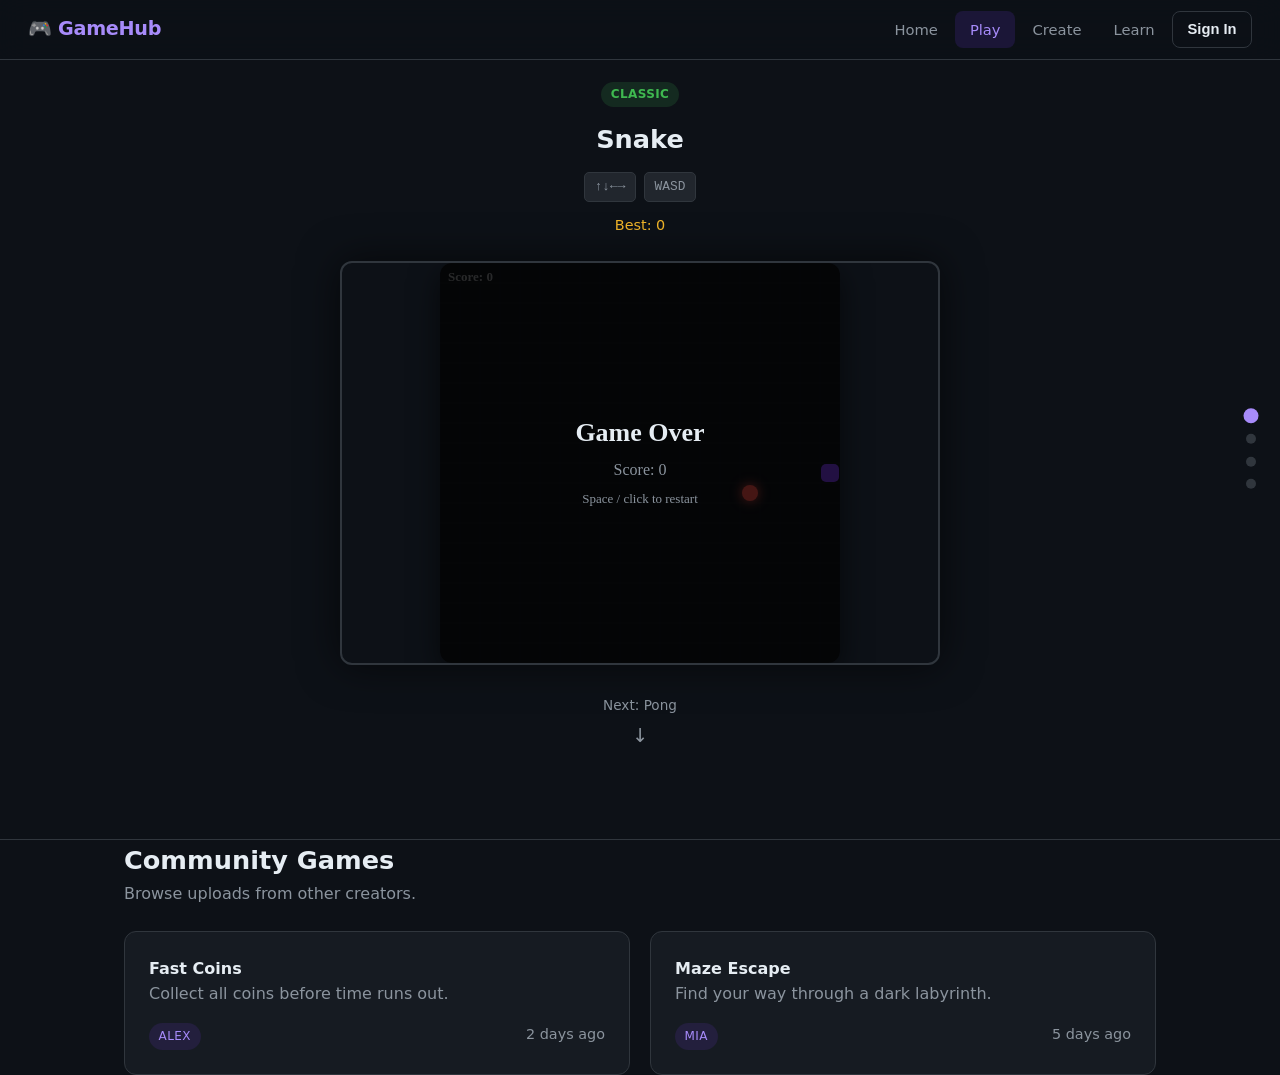
==== commit c48f6b1f: "change" ====
--- a/docs/games.html
+++ b/docs/games.html
@@ -8,20 +8,22 @@
 <style>
   .arcade-wrap {
     height: calc(100vh - var(--nav-h));
-    overflow-y: scroll;
+    overflow-y: auto;
+    overflow-x: hidden;
     scroll-snap-type: y mandatory;
     scroll-behavior: smooth;
   }
 
   .game-slide {
     height: calc(100vh - var(--nav-h));
+    min-height: 500px;
     scroll-snap-align: start;
     display: flex;
     flex-direction: column;
     align-items: center;
     justify-content: center;
-    gap: .75rem;
-    padding: .75rem 1rem 1rem;
+    gap: 1.5rem;
+    padding: 1.5rem;
     position: relative;
   }
 
@@ -35,66 +37,209 @@
 
   .game-meta {
     display: flex;
-    align-items: baseline;
-    gap: 1rem;
+    flex-direction: column;
+    align-items: center;
+    gap: 0.75rem;
     width: 100%;
-    max-width: 680px;
-  }
-
-  .game-meta h2 { font-size: 1.35rem; }
+    text-align: center;
+  }
+
+  .game-meta h2 { font-size: 1.6rem; margin: 0; }
 
   .controls-row {
     display: flex;
-    gap: .5rem;
+    gap: 0.5rem;
     flex-wrap: wrap;
+    justify-content: center;
   }
 
   .key {
     background: var(--surface2);
     border: 1px solid var(--border);
     border-radius: 5px;
-    padding: .1rem .45rem;
-    font-size: .75rem;
+    padding: 0.25rem 0.6rem;
+    font-size: 0.8rem;
     font-family: monospace;
     color: var(--text-dim);
   }
 
-  .high-score { color: var(--yellow); font-size: .85rem; margin-left: auto; }
+  .high-score { 
+    color: var(--yellow); 
+    font-size: 0.9rem; 
+  }
+
+  .canvas-box { 
+    width: 100%;
+    max-width: 600px;
+    display: flex;
+    align-items: center;
+    justify-content: center;
+  }
+
+  .canvas-box canvas {
+    max-width: 100%;
+    height: auto;
+    display: block;
+    border-radius: 12px;
+    box-shadow: 0 10px 30px rgba(0,0,0,0.6);
+  }
 
   .scroll-next {
     display: flex;
     flex-direction: column;
     align-items: center;
-    gap: .25rem;
+    gap: 0.25rem;
     color: var(--text-dim);
-    font-size: .8rem;
+    font-size: 0.85rem;
     cursor: pointer;
     user-select: none;
-    padding: .3rem .8rem;
+    padding: 0.4rem 1rem;
     border-radius: 20px;
-    transition: background .2s;
+    transition: background 0.2s;
   }
   .scroll-next:hover { background: var(--surface2); }
-  .scroll-next .arrow { font-size: 1.1rem; }
+  .scroll-next .arrow { font-size: 1.2rem; }
 
   .dot-nav {
     position: fixed;
-    right: 1.2rem;
+    right: 1.5rem;
     top: 50%;
     transform: translateY(-50%);
     display: flex;
     flex-direction: column;
-    gap: .6rem;
+    gap: 0.8rem;
     z-index: 100;
   }
+
   .dot {
-    width: 8px; height: 8px;
+    width: 10px; 
+    height: 10px;
     border-radius: 50%;
     background: var(--border);
     cursor: pointer;
-    transition: background .2s, transform .2s;
-  }
-  .dot.active { background: var(--purple-lg); transform: scale(1.4); }
+    transition: background 0.2s, transform 0.2s;
+  }
+  
+  .dot:hover { background: var(--purple); }
+  .dot.active { background: var(--purple-lg); transform: scale(1.5); }
+
+  /* Touch controls */
+  .touch-controls {
+    position: fixed;
+    bottom: 1.5rem;
+    left: 1.5rem;
+    display: grid;
+    grid-template-columns: 1fr 1fr 1fr;
+    gap: 0.5rem;
+    z-index: 90;
+  }
+
+  .touch-controls.hidden { display: none !important; }
+
+  .tc-btn {
+    width: 50px;
+    height: 50px;
+    border-radius: 8px;
+    background: var(--surface);
+    border: 1px solid var(--border);
+    color: var(--text);
+    font-size: 1.2rem;
+    cursor: pointer;
+    transition: background 0.2s;
+  }
+
+  .tc-btn:active { background: var(--purple); }
+
+  #tc-up { grid-column: 2; }
+  #tc-action { grid-column: 3; grid-row: 2; }
+
+  /* Joystick */
+  .joystick {
+    position: fixed;
+    bottom: 1.5rem;
+    right: 1.5rem;
+    z-index: 90;
+  }
+
+  .joystick.hidden { display: none !important; }
+
+  .joystick .base {
+    width: 100px;
+    height: 100px;
+    border-radius: 50%;
+    background: rgba(124,58,237,0.1);
+    border: 1px solid var(--border);
+    position: relative;
+    display: flex;
+    align-items: center;
+    justify-content: center;
+  }
+
+  .joystick .stick {
+    width: 40px;
+    height: 40px;
+    border-radius: 50%;
+    background: var(--purple);
+    cursor: grab;
+    transition: transform 0.05s;
+  }
+
+  .joystick .stick:active { cursor: grabbing; }
+
+  /* Responsive adjustments */
+  @media (max-width: 1024px) {
+    .dot-nav { right: 1rem; gap: 0.5rem; }
+    .dot { width: 8px; height: 8px; }
+  }
+
+  @media (max-width: 768px) {
+    .dot-nav { display: none; }
+    .game-slide { gap: 1rem; padding: 1rem; min-height: 420px; }
+    .game-meta h2 { font-size: 1.3rem; }
+    .key { font-size: 0.75rem; padding: 0.2rem 0.5rem; }
+    .scroll-next { font-size: 0.75rem; padding: 0.3rem 0.8rem; }
+    .canvas-box { max-width: 100%; }
+    .touch-controls { bottom: 1rem; left: 1rem; }
+    .tc-btn { width: 45px; height: 45px; font-size: 1rem; }
+    .joystick { bottom: 1rem; right: 1rem; }
+    .joystick .base { width: 90px; height: 90px; }
+    .joystick .stick { width: 35px; height: 35px; }
+  }
+
+  @media (max-width: 480px) {
+    .game-slide { gap: 0.75rem; padding: 0.75rem; }
+    .game-meta h2 { font-size: 1.1rem; }
+    .controls-row { gap: 0.3rem; }
+    .key { font-size: 0.65rem; padding: 0.15rem 0.4rem; }
+    .high-score { font-size: 0.8rem; }
+    .scroll-next { font-size: 0.7rem; padding: 0.2rem 0.6rem; }
+    .touch-controls { bottom: 0.8rem; left: 0.8rem; gap: 0.4rem; }
+    .tc-btn { width: 40px; height: 40px; font-size: 0.9rem; }
+    .joystick { bottom: 0.8rem; right: 0.8rem; }
+    .joystick .base { width: 80px; height: 80px; }
+    .joystick .stick { width: 32px; height: 32px; }
+  }
+
+  /* Community section */
+  .community-grid {
+    display: grid;
+    grid-template-columns: repeat(auto-fit, minmax(250px, 1fr));
+    gap: 1.25rem;
+    width: 100%;
+  }
+
+  @media (max-width: 768px) {
+    .community-grid {
+      grid-template-columns: repeat(auto-fit, minmax(200px, 1fr));
+      gap: 1rem;
+    }
+  }
+
+  @media (max-width: 480px) {
+    .community-grid {
+      grid-template-columns: 1fr;
+    }
+  }
 </style>
 </head>
 <body>
@@ -111,116 +256,108 @@
   </div>
 </nav>
 
-<!-- Side dot navigation -->
+<!-- Dot navigation (desktop) -->
 <div class="dot-nav">
   <div class="dot active" data-idx="0" title="Snake"></div>
-  <div class="dot"        data-idx="1" title="Pong"></div>
-  <div class="dot"        data-idx="2" title="Breakout"></div>
-    <div class="dot"        data-idx="3" title="Dodge"></div>  </div>
-    <!-- ── Snake ── -->
-    <section class="game-slide" id="slide-0">
-      <div class="game-meta">
-        <span class="tag tag-green">Classic</span>
-        <h2>Snake</h2>
-        <div class="controls-row">
-          <span class="key">↑↓←→</span>
-          <span class="key">WASD</span>
-        </div>
-        <span class="high-score" id="hs-snake">Best: 0</span>
+  <div class="dot" data-idx="1" title="Pong"></div>
+  <div class="dot" data-idx="2" title="Breakout"></div>
+  <div class="dot" data-idx="3" title="Dodge"></div>
+</div>
+
+<main class="arcade-wrap" id="arcadeWrap">
+  <!-- Snake -->
+  <section class="game-slide" id="slide-0">
+    <div class="game-meta">
+      <span class="tag tag-green">Classic</span>
+      <h2>Snake</h2>
+      <div class="controls-row">
+        <span class="key">↑↓←→</span>
+        <span class="key">WASD</span>
       </div>
-
-      <div class="canvas-box">
-        <canvas id="snakeCanvas" width="400" height="400"></canvas>
+      <span class="high-score" id="hs-snake">Best: 0</span>
+    </div>
+    <div class="canvas-box">
+      <canvas id="snakeCanvas" width="400" height="400"></canvas>
+    </div>
+    <div class="scroll-next" id="next0">
+      <span>Next: Pong</span>
+      <span class="arrow">↓</span>
+    </div>
+  </section>
+
+  <!-- Pong -->
+  <section class="game-slide" id="slide-1">
+    <div class="game-meta">
+      <span class="tag tag-purple">VS CPU</span>
+      <h2>Pong</h2>
+      <div class="controls-row">
+        <span class="key">W / S</span>
+        <span class="key">↑ / ↓</span>
       </div>
-
-      <div class="scroll-hint scroll-next" id="next0">
-        <span>Scroll for Pong</span>
-        <span class="arrow">↓</span>
+      <span class="high-score" id="hs-pong">Best: 0</span>
+    </div>
+    <div class="canvas-box">
+      <canvas id="pongCanvas" width="620" height="380"></canvas>
+    </div>
+    <div class="scroll-next" id="next1">
+      <span>Next: Breakout</span>
+      <span class="arrow">↓</span>
+    </div>
+  </section>
+
+  <!-- Breakout -->
+  <section class="game-slide" id="slide-2">
+    <div class="game-meta">
+      <span class="tag tag-cyan">Mouse</span>
+      <h2>Breakout</h2>
+      <div class="controls-row">
+        <span class="key">Mouse</span>
+        <span class="key">Space</span>
       </div>
-    </section>
-
-    <!-- ── Pong ── -->
-    <section class="game-slide" id="slide-1">
-      <div class="game-meta">
-        <span class="tag tag-purple">VS CPU</span>
-        <h2>Pong</h2>
-        <div class="controls-row">
-          <span class="key">W / S</span>
-          <span class="key">↑ / ↓</span>
-          <span style="font-size:.8rem;color:var(--text-dim)">First to 5 wins</span>
-        </div>
-        <span class="high-score" id="hs-pong">Best: 0</span>
+      <span class="high-score" id="hs-break">Best: 0</span>
+    </div>
+    <div class="canvas-box">
+      <canvas id="breakCanvas" width="560" height="420"></canvas>
+    </div>
+    <div class="scroll-next" id="next2">
+      <span>Next: Dodge</span>
+      <span class="arrow">↓</span>
+    </div>
+  </section>
+
+  <!-- Dodge -->
+  <section class="game-slide" id="slide-3">
+    <div class="game-meta">
+      <span class="tag tag-purple">Avoid</span>
+      <h2>Dodge</h2>
+      <div class="controls-row">
+        <span class="key">← →</span>
+        <span class="key">A / D</span>
       </div>
-
-      <div class="canvas-box">
-        <canvas id="pongCanvas" width="620" height="380"></canvas>
-      </div>
-
-      <div class="scroll-hint scroll-next" id="next1">
-        <span>Scroll for Breakout</span>
-        <span class="arrow">↓</span>
-      </div>
-    </section>
-
-    <!-- ── Breakout ── -->
-    <section class="game-slide" id="slide-2">
-      <div class="game-meta">
-        <span class="tag tag-cyan">Mouse</span>
-        <h2>Breakout</h2>
-        <div class="controls-row">
-          <span class="key">Mouse</span>
-          <span class="key">Space</span>
-          <span style="font-size:.8rem;color:var(--text-dim)">Clear all bricks!</span>
-        </div>
-        <span class="high-score" id="hs-break">Best: 0</span>
-      </div>
-
-      <div class="canvas-box">
-        <canvas id="breakCanvas" width="560" height="420"></canvas>
-      </div>
-
-      <div class="scroll-hint scroll-next" id="next2">
-        <span>Try Dodge next</span>
-        <span class="arrow">↓</span>
-      </div>
-    </section>
-
-    <!-- ── Dodge ── -->
-    <section class="game-slide" id="slide-3">
-      <div class="game-meta">
-        <span class="tag tag-purple">Avoid</span>
-        <h2>Dodge</h2>
-        <div class="controls-row">
-          <span class="key">← →</span>
-          <span class="key">A / D</span>
-          <span style="font-size:.8rem;color:var(--text-dim)">Dodge obstacles for as long as possible.</span>
-        </div>
-        <span class="high-score" id="hs-dodge">Best: 0</span>
-      </div>
-
-      <div class="canvas-box">
-        <canvas id="dodgeCanvas" width="560" height="420"></canvas>
-      </div>
-
-      <div class="scroll-hint scroll-next" id="next3">
-        <span>Back to Snake</span>
-        <span class="arrow">↑</span>
-      </div>
-    </section>
-
-  </div>
+      <span class="high-score" id="hs-dodge">Best: 0</span>
+    </div>
+    <div class="canvas-box">
+      <canvas id="dodgeCanvas" width="560" height="420"></canvas>
+    </div>
+    <div class="scroll-next" id="next3">
+      <span>Back to Snake</span>
+      <span class="arrow">↑</span>
+    </div>
+  </section>
 </main>
 
+<!-- Community Games -->
 <section class="section">
   <div class="container">
     <div class="section-head">
       <h2>Community Games</h2>
-      <p>Browse uploads from other creators and sign in to share your own mini games.</p>
+      <p>Browse uploads from other creators.</p>
     </div>
     <div class="community-grid" id="communityGameList"></div>
   </div>
 </section>
 
+<!-- Sign In Modal -->
 <div id="signInModal" class="modal hidden">
   <div class="modal-backdrop"></div>
   <div class="modal-content">
@@ -233,43 +370,47 @@
         <label for="signInName">Your name</label>
         <input id="signInName" class="input" type="text" placeholder="Enter your player name" required>
       </div>
-      <button type="submit" class="btn btn-primary">Join the app</button>
+      <button type="submit" class="btn btn-primary">Join</button>
     </form>
   </div>
 </div>
 
-  <!-- ── Mobile touch controls overlay (appears on small screens) -->
-  <div class="touch-controls" id="touchControls">
-    <button id="tc-left" class="tc-btn" aria-label="left">◀</button>
-    <button id="tc-up" class="tc-btn" aria-label="up">▲</button>
-    <button id="tc-right" class="tc-btn" aria-label="right">▶</button>
-    <button id="tc-action" class="tc-btn action" aria-label="action">●</button>
+<!-- Touch Controls (Mobile) -->
+<div class="touch-controls hidden" id="touchControls">
+  <button id="tc-left" class="tc-btn">◀</button>
+  <button id="tc-up" class="tc-btn">▲</button>
+  <button id="tc-right" class="tc-btn">▶</button>
+  <button id="tc-down" class="tc-btn">▼</button>
+  <button id="tc-action" class="tc-btn">●</button>
+</div>
+
+<!-- Joystick (Mobile) -->
+<div class="joystick hidden" id="joystick">
+  <div class="base">
+    <div class="stick" id="joyStick"></div>
   </div>
-
-  <!-- ── Joystick (left bottom) -->
-  <div class="joystick" id="joystick">
-    <div class="base">
-      <div class="stick" id="joyStick"></div>
-    </div>
-  </div>
-
-  <script type="module">
-import { SnakeGame   } from './js/snake.js';
-import { PongGame    } from './js/pong.js';
-import { BreakoutGame} from './js/breakout.js';
-import { DodgeGame   } from './js/dodge.js';
-
-// ── Instantiate games ────────────────────────────────────────────────────────
-const snake    = new SnakeGame(document.getElementById('snakeCanvas'));
-const pong     = new PongGame(document.getElementById('pongCanvas'));
+</div>
+
+<script type="module">
+import { SnakeGame } from './js/snake.js';
+import { PongGame } from './js/pong.js';
+import { BreakoutGame } from './js/breakout.js';
+import { DodgeGame } from './js/dodge.js';
+
+// Initialize games
+const snake = new SnakeGame(document.getElementById('snakeCanvas'));
+const pong = new PongGame(document.getElementById('pongCanvas'));
 const breakout = new BreakoutGame(document.getElementById('breakCanvas'));
-const dodge    = new DodgeGame(document.getElementById('dodgeCanvas'));
-
-// ── High scores ──────────────────────────────────────────────────────────────
-const hs = { snake: +localStorage.getItem('hs_snake')||0,
-             pong:  +localStorage.getItem('hs_pong') ||0,
-             break: +localStorage.getItem('hs_break')||0,
-             dodge: +localStorage.getItem('hs_dodge')||0 };
+const dodge = new DodgeGame(document.getElementById('dodgeCanvas'));
+const games = [snake, pong, breakout, dodge];
+
+// High scores
+const hs = {
+  snake: +localStorage.getItem('hs_snake') || 0,
+  pong: +localStorage.getItem('hs_pong') || 0,
+  break: +localStorage.getItem('hs_break') || 0,
+  dodge: +localStorage.getItem('hs_dodge') || 0
+};
 
 function updateHS(key, score, el) {
   if (score > hs[key]) {
@@ -278,73 +419,71 @@
   }
   document.getElementById(el).textContent = `Best: ${hs[key]}`;
 }
-updateHS('snake','','hs-snake');
-updateHS('pong', '','hs-pong');
-updateHS('break','','hs-break');
-updateHS('dodge','','hs-dodge');
-
-snake.onGameOver    = s => updateHS('snake', s, 'hs-snake');
-pong.onGameOver     = s => updateHS('pong',  s, 'hs-pong');
+
+['snake', 'pong', 'break', 'dodge'].forEach(k => updateHS(k, 0, `hs-${k}`));
+
+snake.onGameOver = s => updateHS('snake', s, 'hs-snake');
+pong.onGameOver = s => updateHS('pong', s, 'hs-pong');
 breakout.onGameOver = s => updateHS('break', s, 'hs-break');
-dodge.onGameOver    = s => updateHS('dodge', s, 'hs-dodge');
-
-// ── Responsive canvas helper (scale canvases for device width & DPR) ───────
+dodge.onGameOver = s => updateHS('dodge', s, 'hs-dodge');
+
+// Responsive canvas scaling
 function makeResponsive(canvas, game) {
-  const baseW = canvas.getAttribute('width') || canvas.width;
-  const baseH = canvas.getAttribute('height') || canvas.height;
+  const baseW = +canvas.getAttribute('width');
+  const baseH = +canvas.getAttribute('height');
+  
   function apply() {
-    const container = canvas.parentElement || document.body;
-    const maxDisplayW = Math.min(baseW, Math.max(200, Math.floor(container.clientWidth)));
-    const displayW = Math.max( Math.min(maxDisplayW, baseW), Math.floor(container.clientWidth));
+    const container = canvas.parentElement;
     const ratio = window.devicePixelRatio || 1;
+    const maxW = Math.min(baseW, container.clientWidth - 20);
+    const displayW = Math.max(200, maxW);
     const displayH = Math.round(displayW * (baseH / baseW));
+    
     canvas.style.width = displayW + 'px';
     canvas.style.height = displayH + 'px';
     canvas.width = Math.round(displayW * ratio);
     canvas.height = Math.round(displayH * ratio);
+    
     if (game && typeof game.resize === 'function') {
-      try { game.resize(canvas.width, canvas.height); } catch(e) { console.warn('resize failed', e); }
+      try { game.resize(canvas.width, canvas.height); } catch (e) { }
     }
   }
+  
   apply();
   return apply;
 }
 
+const canvases = [
+  ['snakeCanvas', snake],
+  ['pongCanvas', pong],
+  ['breakCanvas', breakout],
+  ['dodgeCanvas', dodge]
+];
+
 const responsiveFns = [];
-[['snakeCanvas', snake], ['pongCanvas', pong], ['breakCanvas', breakout], ['dodgeCanvas', dodge]].forEach(([id, g]) => {
-  const c = document.getElementById(id);
-  if (!c) return;
-  responsiveFns.push(makeResponsive(c, g));
-  c.style.touchAction = 'none';
+canvases.forEach(([id, game]) => {
+  const canvas = document.getElementById(id);
+  if (canvas) {
+    responsiveFns.push(makeResponsive(canvas, game));
+    canvas.style.touchAction = 'none';
+  }
 });
 
-let _rTO = null;
-function onResize() {
-  responsiveFns.forEach(fn => fn());
-}
-window.addEventListener('resize', () => { clearTimeout(_rTO); _rTO = setTimeout(onResize, 120); });
-
-// ── Show controls only on touch-capable devices ─────────────────────────────
-const hasTouch = ('ontouchstart' in window) || (navigator.maxTouchPoints && navigator.maxTouchPoints > 0);
-const tc = document.getElementById('touchControls');
-const jx = document.getElementById('joystick');
-if (!hasTouch) {
-  if (tc) tc.classList.add('hidden');
-  if (jx) jx.classList.add('hidden');
-} else {
-  if (tc) tc.classList.remove('hidden');
-  if (jx) jx.classList.remove('hidden');
-}
-
-// ── Scroll snap / active dot tracking ───────────────────────────────────────
-const wrap   = document.getElementById('arcadeWrap');
+let resizeTimeout;
+window.addEventListener('resize', () => {
+  clearTimeout(resizeTimeout);
+  resizeTimeout = setTimeout(() => responsiveFns.forEach(fn => fn()), 100);
+});
+
+// Slide navigation
+const wrap = document.getElementById('arcadeWrap');
 const slides = [...document.querySelectorAll('.game-slide')];
-const dots   = [...document.querySelectorAll('.dot')];
-let current  = 0;
+const dots = [...document.querySelectorAll('.dot')];
+let current = 0;
 
 function setSlide(idx) {
   current = Math.max(0, Math.min(slides.length - 1, idx));
-  dots.forEach((d,i) => d.classList.toggle('active', i === current));
+  dots.forEach((d, i) => d.classList.toggle('active', i === current));
 }
 
 const io = new IntersectionObserver(entries => {
@@ -354,150 +493,210 @@
       if (idx !== -1) setSlide(idx);
     }
   });
-}, { root: wrap, threshold: .6 });
+}, { root: wrap, threshold: 0.6 });
 
 slides.forEach(s => io.observe(s));
 
-dots.forEach(d => d.addEventListener('click', () => {
-  slides[+d.dataset.idx].scrollIntoView({ behavior: 'smooth', block: 'start' });
-}));
-
-// Scroll-next buttons
-document.getElementById('next0').onclick = () => slides[1].scrollIntoView({ behavior:'smooth' });
-document.getElementById('next1').onclick = () => slides[2].scrollIntoView({ behavior:'smooth' });
-document.getElementById('next2').onclick = () => slides[3].scrollIntoView({ behavior:'smooth' });
-document.getElementById('next3').onclick = () => slides[0].scrollIntoView({ behavior:'smooth' });
-
-// ── Keyboard routing ─────────────────────────────────────────────────────────
-const games = [snake, pong, breakout, dodge];
+dots.forEach(d => {
+  d.addEventListener('click', () => {
+    slides[+d.dataset.idx].scrollIntoView({ behavior: 'smooth', block: 'start' });
+  });
+});
+
+// Scroll buttons
+['next0', 'next1', 'next2', 'next3'].forEach((id, i) => {
+  const btn = document.getElementById(id);
+  if (btn) {
+    btn.addEventListener('click', () => {
+      const nextIdx = (i + 1) % slides.length;
+      slides[nextIdx].scrollIntoView({ behavior: 'smooth', block: 'start' });
+    });
+  }
+});
+
+// Touch support detection
+const hasTouch = ('ontouchstart' in window) || (navigator.maxTouchPoints > 0);
+const tc = document.getElementById('touchControls');
+const jx = document.getElementById('joystick');
+
+if (hasTouch) {
+  tc.classList.remove('hidden');
+  jx.classList.remove('hidden');
+}
+
+// Keyboard input
 window.addEventListener('keydown', e => {
   const g = games[current];
+  if (!g) return;
+  
   if (g === pong) {
     pong.handleKey(e.key, true);
-  } else {
+  } else if (typeof g.handleKey === 'function') {
     g.handleKey(e.key, true);
   }
-  // Prevent page scroll on arrow/space
-  if (['ArrowUp','ArrowDown','ArrowLeft','ArrowRight',' '].includes(e.key)) e.preventDefault();
+  
+  if (['ArrowUp', 'ArrowDown', 'ArrowLeft', 'ArrowRight', ' '].includes(e.key)) {
+    e.preventDefault();
+  }
 });
+
 window.addEventListener('keyup', e => {
-  if (current === 1) pong.handleKey(e.key, false);
-  if (current === 3) dodge.handleKey(e.key, false);
-});
-
-// ── Touch / on-screen controls (mobile) ───────────────────────────────────
-function _touchSendDown(key) {
   const g = games[current];
   if (!g) return;
-  if (g === pong) pong.handleKey(key, true);
-  else if (typeof g.handleKey === 'function') g.handleKey(key, true);
-}
-function _touchSendUp(key) {
+  
+  if (g === pong && typeof pong.handleKey === 'function') {
+    pong.handleKey(e.key, false);
+  } else if (typeof g.handleKey === 'function') {
+    g.handleKey(e.key, false);
+  }
+});
+
+// Touch button controls
+function sendKeyDown(key) {
   const g = games[current];
   if (!g) return;
-  if (g === pong) pong.handleKey(key, false);
-  else if (typeof g.handleKey === 'function') g.handleKey(key, false);
+  if (typeof g.handleKey === 'function') g.handleKey(key, true);
 }
 
-[['tc-left','ArrowLeft'],['tc-right','ArrowRight'],['tc-up','ArrowUp'],['tc-action',' ']].forEach(([id,key]) => {
+function sendKeyUp(key) {
+  const g = games[current];
+  if (!g) return;
+  if (typeof g.handleKey === 'function') g.handleKey(key, false);
+}
+
+const tcMap = {
+  'tc-left': 'ArrowLeft',
+  'tc-right': 'ArrowRight',
+  'tc-up': 'ArrowUp',
+  'tc-down': 'ArrowDown',
+  'tc-action': ' '
+};
+
+Object.entries(tcMap).forEach(([id, key]) => {
   const el = document.getElementById(id);
   if (!el) return;
-  el.addEventListener('touchstart', e => { e.preventDefault(); _touchSendDown(key); });
-  el.addEventListener('touchend',   e => { e.preventDefault(); _touchSendUp(key); });
-  el.addEventListener('touchcancel',e => { e.preventDefault(); _touchSendUp(key); });
-  el.addEventListener('mousedown',  e => { e.preventDefault(); _touchSendDown(key); });
-  el.addEventListener('mouseup',    e => { e.preventDefault(); _touchSendUp(key); });
-  el.addEventListener('mouseleave', e => { e.preventDefault(); _touchSendUp(key); });
+  
+  el.addEventListener('touchstart', e => {
+    e.preventDefault();
+    sendKeyDown(key);
+  });
+  el.addEventListener('touchend', e => {
+    e.preventDefault();
+    sendKeyUp(key);
+  });
+  el.addEventListener('touchcancel', e => {
+    e.preventDefault();
+    sendKeyUp(key);
+  });
+  
+  el.addEventListener('mousedown', e => {
+    e.preventDefault();
+    sendKeyDown(key);
+  });
+  el.addEventListener('mouseup', e => {
+    e.preventDefault();
+    sendKeyUp(key);
+  });
+  el.addEventListener('mouseleave', e => {
+    e.preventDefault();
+    sendKeyUp(key);
+  });
 });
 
-// ── Joystick handling (analog left/right) ─────────────────────────────────
+// Joystick handling
 const joy = document.getElementById('joyStick');
-const joyWrap = document.getElementById('joystick');
-let joyActive = false;
-let lastDir = 0; // -1 left, 0 none, 1 right
-
-function setStickPosition(x, y) {
-  joy.style.transform = `translate(${x}px, ${y}px)`;
-}
-
-function resetStick() {
-  setStickPosition(0,0);
-  if (lastDir !== 0) {
-    if (lastDir === -1) _touchSendUp('ArrowLeft');
-    if (lastDir === 1)  _touchSendUp('ArrowRight');
-    lastDir = 0;
-  }
-}
-
-function joyProcess(dx, dy, max) {
-  const nx = Math.max(-1, Math.min(1, dx / max));
-  // threshold to avoid tiny jitter
-  if (nx < -0.35) {
-    if (lastDir !== -1) {
-      if (lastDir === 1) _touchSendUp('ArrowRight');
-      _touchSendDown('ArrowLeft');
+if (joy) {
+  const base = joy.parentElement;
+  let active = false;
+  let lastDir = 0; // -1=left, 0=none, 1=right
+
+  function setPos(x, y) {
+    joy.style.transform = `translate(${x}px, ${y}px)`;
+  }
+
+  function process(dx, dy, max) {
+    const nx = Math.max(-1, Math.min(1, dx / max));
+    
+    if (nx < -0.35 && lastDir !== -1) {
+      if (lastDir === 1) sendKeyUp('ArrowRight');
+      sendKeyDown('ArrowLeft');
       lastDir = -1;
-    }
-  } else if (nx > 0.35) {
-    if (lastDir !== 1) {
-      if (lastDir === -1) _touchSendUp('ArrowLeft');
-      _touchSendDown('ArrowRight');
+    } else if (nx > 0.35 && lastDir !== 1) {
+      if (lastDir === -1) sendKeyUp('ArrowLeft');
+      sendKeyDown('ArrowRight');
       lastDir = 1;
-    }
-  } else {
-    if (lastDir !== 0) {
-      if (lastDir === -1) _touchSendUp('ArrowLeft');
-      if (lastDir === 1)  _touchSendUp('ArrowRight');
+    } else if (Math.abs(nx) <= 0.35 && lastDir !== 0) {
+      if (lastDir === -1) sendKeyUp('ArrowLeft');
+      if (lastDir === 1) sendKeyUp('ArrowRight');
       lastDir = 0;
     }
   }
-}
-
-if (joy) {
-  const base = joy.parentElement; // .base
-  const rect = () => base.getBoundingClientRect();
-  const max = 32; // px stick radius for full deflection
+
+  function reset() {
+    setPos(0, 0);
+    if (lastDir === -1) sendKeyUp('ArrowLeft');
+    if (lastDir === 1) sendKeyUp('ArrowRight');
+    lastDir = 0;
+  }
+
+  const max = 40;
 
   function start(e) {
-    joyActive = true;
-    e.preventDefault();
-  }
+    active = true;
+    e.preventDefault();
+  }
+
   function move(e) {
-    if (!joyActive) return;
+    if (!active) return;
     const touch = e.touches ? e.touches[0] : e;
-    const r = rect();
-    const cx = r.left + r.width/2;
-    const cy = r.top + r.height/2;
+    const r = base.getBoundingClientRect();
+    const cx = r.left + r.width / 2;
+    const cy = r.top + r.height / 2;
     const dx = touch.clientX - cx;
     const dy = touch.clientY - cy;
-    const clampedX = Math.max(-max, Math.min(max, dx));
-    const clampedY = Math.max(-max, Math.min(max, dy));
-    setStickPosition(clampedX, clampedY);
-    joyProcess(clampedX, clampedY, max);
-    e.preventDefault();
-  }
+    const clamped = [
+      Math.max(-max, Math.min(max, dx)),
+      Math.max(-max, Math.min(max, dy))
+    ];
+    setPos(clamped[0], clamped[1]);
+    process(clamped[0], clamped[1], max);
+    e.preventDefault();
+  }
+
   function end(e) {
-    joyActive = false;
-    resetStick();
-    e && e.preventDefault();
+    active = false;
+    reset();
+    if (e) e.preventDefault();
   }
 
   joy.addEventListener('touchstart', start);
   joy.addEventListener('touchmove', move);
   joy.addEventListener('touchend', end);
   joy.addEventListener('touchcancel', end);
-  joy.addEventListener('mousedown', e => { start(e); window.addEventListener('mousemove', move); });
-  window.addEventListener('mouseup', e => { window.removeEventListener('mousemove', move); end(e); });
+  
+  joy.addEventListener('mousedown', e => {
+    start(e);
+    window.addEventListener('mousemove', move);
+  });
+  
+  window.addEventListener('mouseup', e => {
+    window.removeEventListener('mousemove', move);
+    end(e);
+  });
 }
 
-// ── Click to restart ─────────────────────────────────────────────────────────
-document.getElementById('snakeCanvas').addEventListener('click',  () => snake.clickOrSpace());
-document.getElementById('pongCanvas').addEventListener('click',   () => pong.clickOrSpace());
-document.getElementById('breakCanvas').addEventListener('click',  () => breakout.clickOrSpace());
-
-// ── Breakout mouse tracking ───────────────────────────────────────────────────
-document.getElementById('breakCanvas').addEventListener('mousemove', e => breakout.handleMouse(e.clientX));
-document.getElementById('dodgeCanvas').addEventListener('click', () => dodge.clickOrSpace());
+// Click to play
+document.getElementById('snakeCanvas').addEventListener('click', () => snake.clickOrSpace?.());
+document.getElementById('pongCanvas').addEventListener('click', () => pong.clickOrSpace?.());
+document.getElementById('breakCanvas').addEventListener('click', () => breakout.clickOrSpace?.());
+document.getElementById('dodgeCanvas').addEventListener('click', () => dodge.clickOrSpace?.());
+
+// Breakout mouse tracking
+document.getElementById('breakCanvas').addEventListener('mousemove', e => {
+  if (typeof breakout.handleMouse === 'function') {
+    breakout.handleMouse(e.clientX);
+  }
+});
 </script>
 <script src="./js/community.js"></script>
 </body>
--- a/docs/style.css
+++ b/docs/style.css
@@ -53,6 +53,13 @@
   display: flex;
   gap: .2rem;
   margin-left: auto;
+  flex-wrap: wrap;
+}
+
+@media (max-width: 640px) {
+  .nav-links { gap: .1rem; }
+  .nav-links a { padding: .3rem .5rem; font-size: .75rem; }
+  .nav-logo { font-size: 1rem; }
 }
 
 .nav-links a {
@@ -80,8 +87,14 @@
   text-decoration: none;
   transition: transform .15s, filter .15s, background .15s;
   white-space: nowrap;
+  max-width: 100%;
 }
 .btn:hover { transform: translateY(-1px); }
+
+@media (max-width: 640px) {
+  .btn { font-size: .8rem; padding: .45rem 1rem; }
+  .btn-sm { padding: .3rem .7rem; font-size: .75rem; }
+}
 .btn-primary { background: var(--purple); color: #fff; }
 .btn-primary:hover { background: #6d28d9; }
 .btn-ghost { background: transparent; color: var(--text); border: 1px solid var(--border); }
@@ -89,54 +102,8 @@
 .btn-cyan { background: var(--cyan); color: #000; font-weight: 700; }
 .btn-cyan:hover { filter: brightness(1.12); }
 .btn-green { background: var(--green); color: #fff; }
-..btn-green:hover { filter: brightness(1.1); }
-.btn-purple { background: linear-gradient(135deg,var(--purple-lg),var(--cyan)); color: #fff; }
-.btn-purple:hover { filter: brightness(1.05); }
+.btn-green:hover { filter: brightness(1.1); }
 .btn-sm { padding: .36rem .9rem; font-size: .83rem; }
-
-.pro-panel {
-  border-radius: var(--radius);
-  padding: 1rem 1.25rem;
-  background: linear-gradient(135deg, rgba(124,58,237,.12), rgba(0,212,255,.08));
-  border: 1px dashed rgba(124,58,237,.45);
-  margin-bottom: 1rem;
-}
-.pro-panel h3 { margin-bottom: .6rem; }
-.pro-panel p { margin-bottom: .9rem; color: var(--text-dim); }
-.pro-panel .upload-status { margin-top: .75rem; }
-
-.pro-only-msg {
-  display: block;
-  margin-top: .35rem;
-  color: var(--text-dim);
-  font-size: .82rem;
-}
-
-.pro-banner {
-  display: flex;
-  justify-content: space-between;
-  gap: 1rem;
-  align-items: center;
-  padding: 1rem 1.2rem;
-  border-radius: 14px;
-  background: linear-gradient(135deg, rgba(124,58,237,.18), rgba(0,212,255,.1));
-  border: 1px solid rgba(124,58,237,.3);
-  color: var(--text);
-  width: 100%;
-  max-width: 720px;
-}
-.pro-banner strong { font-size: 1rem; }
-
-.card-pro {
-  background: linear-gradient(135deg, rgba(124,58,237,.08), rgba(0,212,255,.06));
-  border-color: rgba(124,58,237,.4);
-}
-.pro-list {
-  margin: 1rem 0 0;
-  padding-left: 1rem;
-  color: var(--text-dim);
-}
-.pro-list li { margin-bottom: .5rem; }
 
 /* ── Cards ── */
 .card {
@@ -149,13 +116,30 @@
 .card:hover { border-color: var(--purple); transform: translateY(-2px); }
 
 /* ── Layout helpers ── */
-.container { max-width: 1080px; margin: 0 auto; padding: 0 1.5rem; }
-.grid-3 { display: grid; grid-template-columns: repeat(3, 1fr); gap: 1.25rem; }
-.grid-2 { display: grid; grid-template-columns: repeat(2, 1fr); gap: 1.25rem; }
+.container { max-width: 1080px; margin: 0 auto; padding: 0 1.5rem; width: 100%; }
+.grid-3 { display: grid; grid-template-columns: repeat(3, 1fr); gap: 1.25rem; width: 100%; }
+.grid-2 { display: grid; grid-template-columns: repeat(2, 1fr); gap: 1.25rem; width: 100%; }
+
+/* ── Responsive utility ── */
+.hidden-mobile { display: none; }
+.hidden-desktop { display: block; }
+
+@media (min-width: 768px) {
+  .hidden-mobile { display: block; }
+  .hidden-desktop { display: none; }
+}
+
+@media (max-width: 1024px) {
+  .grid-3 { grid-template-columns: repeat(2, 1fr); }
+}
 
 @media (max-width: 720px) {
   .grid-3, .grid-2 { grid-template-columns: 1fr; }
   .nav-links a { padding: .4rem .6rem; font-size: .82rem; }
+  h1 { font-size: 1.6rem; }
+  h2 { font-size: 1.2rem; }
+  .section { padding: 2.5rem 0; }
+  .container { padding: 0 1rem; }
 }
 
 /* ── Typography ── */
